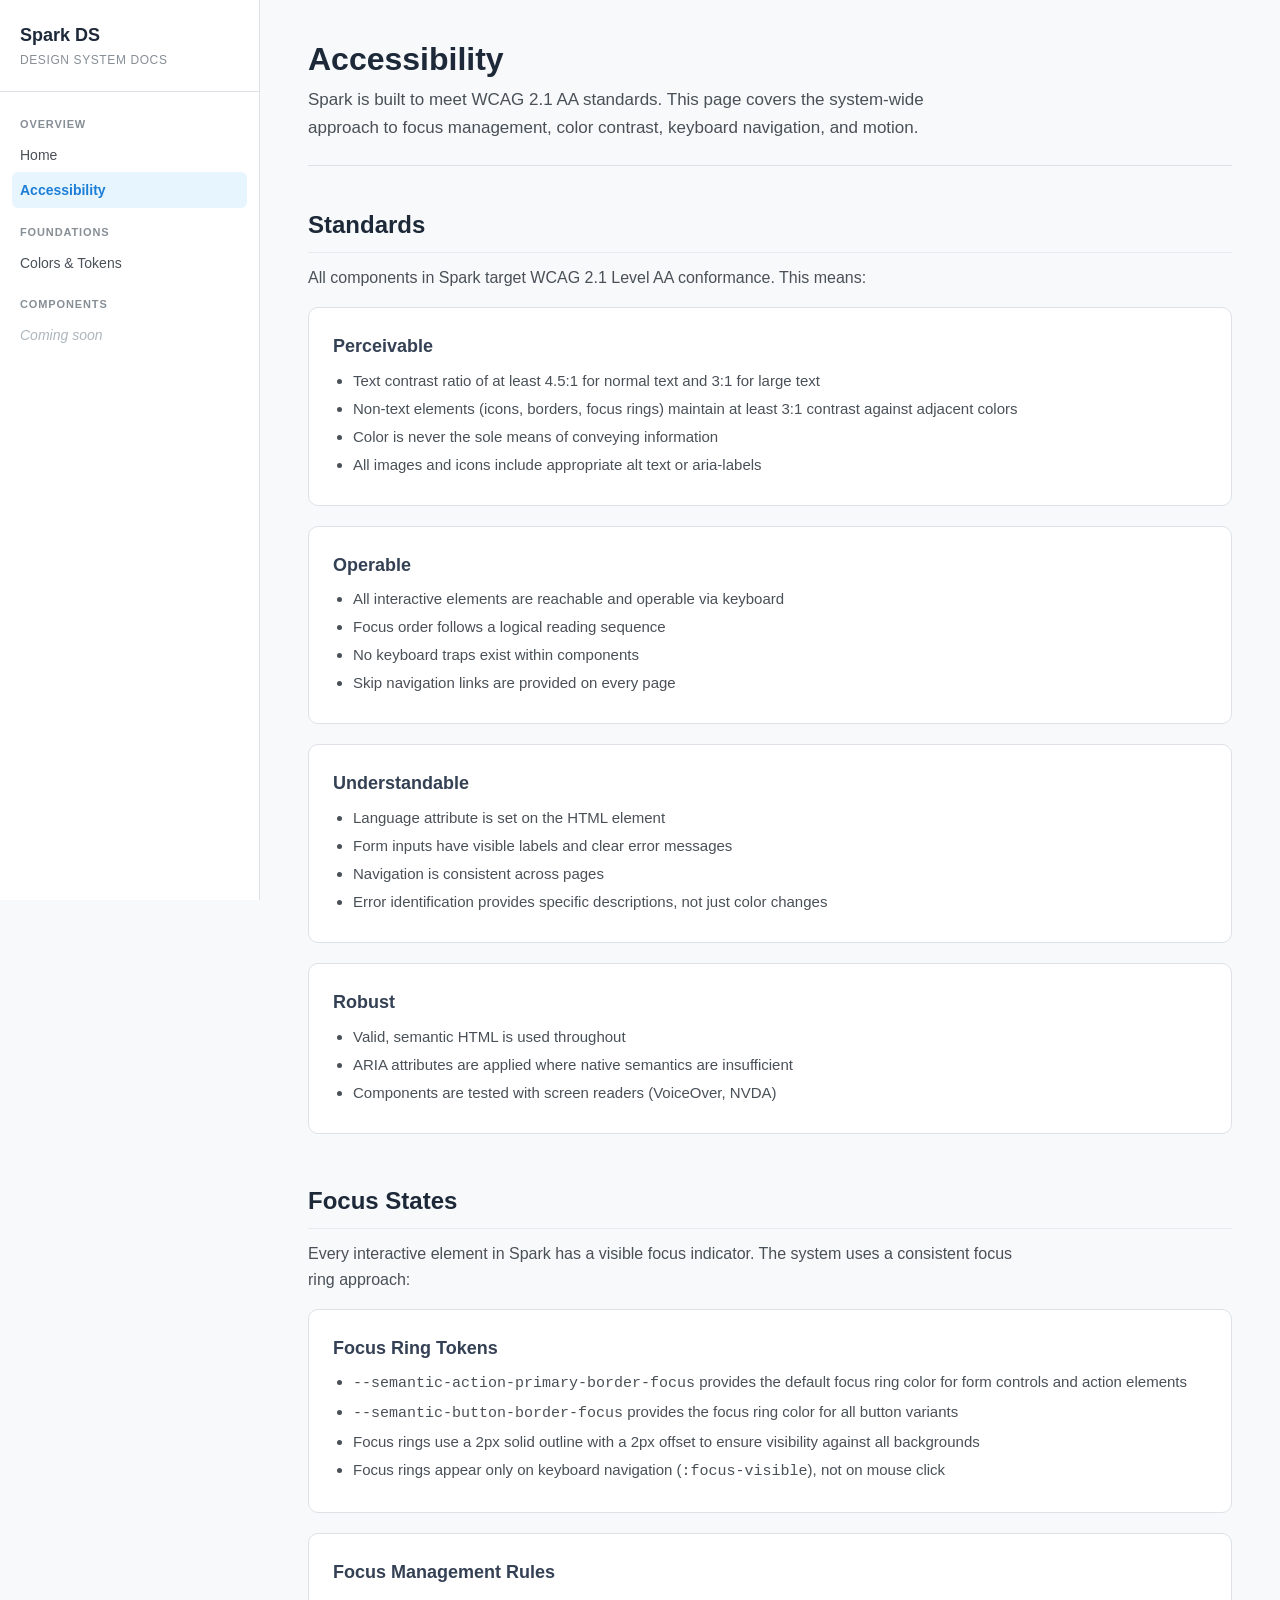
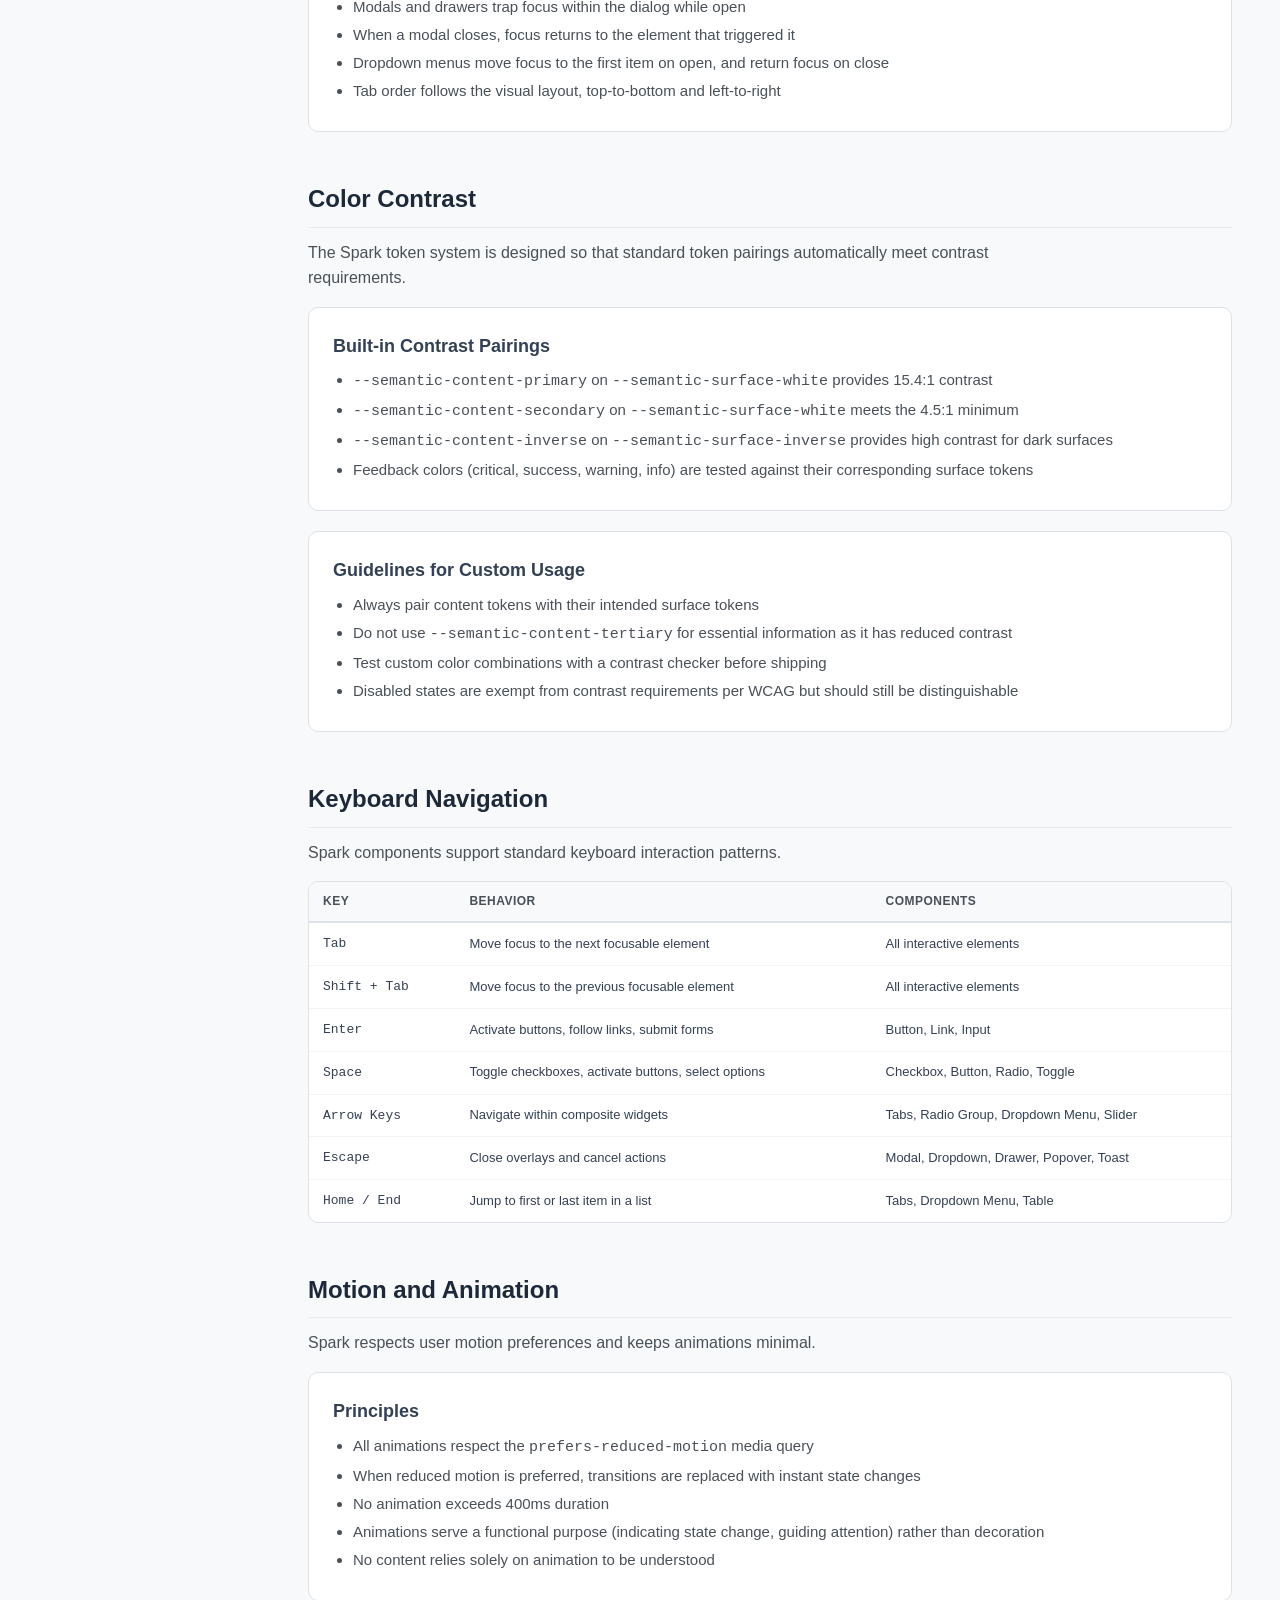
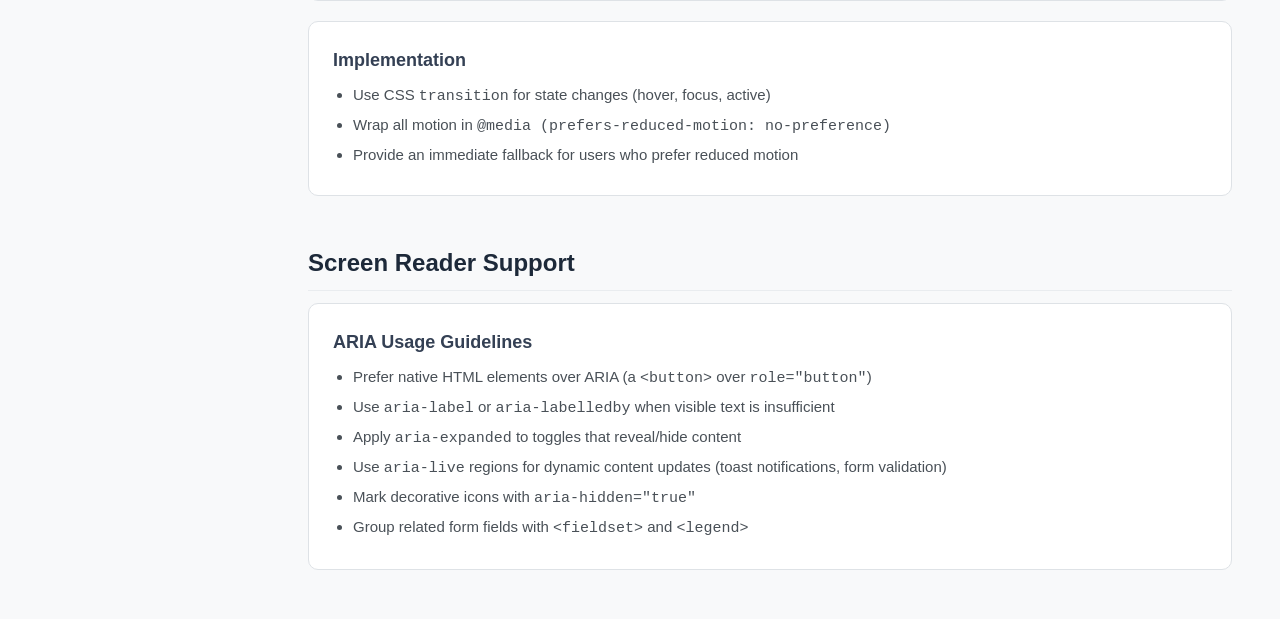
==== accessibility.html @ 82841c3b "Add initial design system docs site with colors/tokens page Scaffold the Spark DS documentation site" ====
<!DOCTYPE html>
<html lang="en">
<head>
  <meta charset="UTF-8">
  <meta name="viewport" content="width=device-width, initial-scale=1.0">
  <title>Accessibility - Spark Design System</title>
  <link rel="stylesheet" href="css/tokens.css">
  <link rel="stylesheet" href="css/styles.css">
</head>
<body>
  <a href="#main" class="skip-link">Skip to main content</a>

  <button class="sidebar-toggle" aria-label="Toggle navigation" aria-expanded="false">
    <svg xmlns="http://www.w3.org/2000/svg" fill="none" viewBox="0 0 24 24" stroke="currentColor" stroke-width="2">
      <path stroke-linecap="round" stroke-linejoin="round" d="M4 6h16M4 12h16M4 18h16"/>
    </svg>
  </button>

  <div class="site-wrapper">
    <aside class="sidebar" role="navigation" aria-label="Main navigation">
      <div class="sidebar-header">
        <h1>Spark DS</h1>
        <div class="subtitle">Design System Docs</div>
      </div>
      <nav>
        <div class="sidebar-section">
          <div class="sidebar-section-title">Overview</div>
          <a href="index.html" class="sidebar-link">Home</a>
          <a href="accessibility.html" class="sidebar-link active">Accessibility</a>
        </div>
        <div class="sidebar-section">
          <div class="sidebar-section-title">Foundations</div>
          <a href="colors.html" class="sidebar-link">Colors &amp; Tokens</a>
        </div>
        <div class="sidebar-section">
          <div class="sidebar-section-title">Components</div>
          <span class="sidebar-link" style="color:#ADB5BD; font-style:italic;">Coming soon</span>
        </div>
      </nav>
    </aside>

    <main class="main-content" id="main">
      <div class="page-header">
        <h1>Accessibility</h1>
        <p>Spark is built to meet WCAG 2.1 AA standards. This page covers the system-wide approach to focus management, color contrast, keyboard navigation, and motion.</p>
      </div>

      <div class="doc-section">
        <h2>Standards</h2>
        <p>All components in Spark target WCAG 2.1 Level AA conformance. This means:</p>
        <div class="a11y-principle">
          <h3>Perceivable</h3>
          <ul>
            <li>Text contrast ratio of at least 4.5:1 for normal text and 3:1 for large text</li>
            <li>Non-text elements (icons, borders, focus rings) maintain at least 3:1 contrast against adjacent colors</li>
            <li>Color is never the sole means of conveying information</li>
            <li>All images and icons include appropriate alt text or aria-labels</li>
          </ul>
        </div>

        <div class="a11y-principle">
          <h3>Operable</h3>
          <ul>
            <li>All interactive elements are reachable and operable via keyboard</li>
            <li>Focus order follows a logical reading sequence</li>
            <li>No keyboard traps exist within components</li>
            <li>Skip navigation links are provided on every page</li>
          </ul>
        </div>

        <div class="a11y-principle">
          <h3>Understandable</h3>
          <ul>
            <li>Language attribute is set on the HTML element</li>
            <li>Form inputs have visible labels and clear error messages</li>
            <li>Navigation is consistent across pages</li>
            <li>Error identification provides specific descriptions, not just color changes</li>
          </ul>
        </div>

        <div class="a11y-principle">
          <h3>Robust</h3>
          <ul>
            <li>Valid, semantic HTML is used throughout</li>
            <li>ARIA attributes are applied where native semantics are insufficient</li>
            <li>Components are tested with screen readers (VoiceOver, NVDA)</li>
          </ul>
        </div>
      </div>

      <div class="doc-section">
        <h2>Focus States</h2>
        <p>Every interactive element in Spark has a visible focus indicator. The system uses a consistent focus ring approach:</p>

        <div class="a11y-principle">
          <h3>Focus Ring Tokens</h3>
          <ul>
            <li><code>--semantic-action-primary-border-focus</code> provides the default focus ring color for form controls and action elements</li>
            <li><code>--semantic-button-border-focus</code> provides the focus ring color for all button variants</li>
            <li>Focus rings use a 2px solid outline with a 2px offset to ensure visibility against all backgrounds</li>
            <li>Focus rings appear only on keyboard navigation (<code>:focus-visible</code>), not on mouse click</li>
          </ul>
        </div>

        <div class="a11y-principle">
          <h3>Focus Management Rules</h3>
          <ul>
            <li>Modals and drawers trap focus within the dialog while open</li>
            <li>When a modal closes, focus returns to the element that triggered it</li>
            <li>Dropdown menus move focus to the first item on open, and return focus on close</li>
            <li>Tab order follows the visual layout, top-to-bottom and left-to-right</li>
          </ul>
        </div>
      </div>

      <div class="doc-section">
        <h2>Color Contrast</h2>
        <p>The Spark token system is designed so that standard token pairings automatically meet contrast requirements.</p>

        <div class="a11y-principle">
          <h3>Built-in Contrast Pairings</h3>
          <ul>
            <li><code>--semantic-content-primary</code> on <code>--semantic-surface-white</code> provides 15.4:1 contrast</li>
            <li><code>--semantic-content-secondary</code> on <code>--semantic-surface-white</code> meets the 4.5:1 minimum</li>
            <li><code>--semantic-content-inverse</code> on <code>--semantic-surface-inverse</code> provides high contrast for dark surfaces</li>
            <li>Feedback colors (critical, success, warning, info) are tested against their corresponding surface tokens</li>
          </ul>
        </div>

        <div class="a11y-principle">
          <h3>Guidelines for Custom Usage</h3>
          <ul>
            <li>Always pair content tokens with their intended surface tokens</li>
            <li>Do not use <code>--semantic-content-tertiary</code> for essential information as it has reduced contrast</li>
            <li>Test custom color combinations with a contrast checker before shipping</li>
            <li>Disabled states are exempt from contrast requirements per WCAG but should still be distinguishable</li>
          </ul>
        </div>
      </div>

      <div class="doc-section">
        <h2>Keyboard Navigation</h2>
        <p>Spark components support standard keyboard interaction patterns.</p>

        <div class="token-table-wrapper">
          <table class="token-table">
            <thead>
              <tr>
                <th scope="col">Key</th>
                <th scope="col">Behavior</th>
                <th scope="col">Components</th>
              </tr>
            </thead>
            <tbody>
              <tr>
                <td><code>Tab</code></td>
                <td>Move focus to the next focusable element</td>
                <td>All interactive elements</td>
              </tr>
              <tr>
                <td><code>Shift + Tab</code></td>
                <td>Move focus to the previous focusable element</td>
                <td>All interactive elements</td>
              </tr>
              <tr>
                <td><code>Enter</code></td>
                <td>Activate buttons, follow links, submit forms</td>
                <td>Button, Link, Input</td>
              </tr>
              <tr>
                <td><code>Space</code></td>
                <td>Toggle checkboxes, activate buttons, select options</td>
                <td>Checkbox, Button, Radio, Toggle</td>
              </tr>
              <tr>
                <td><code>Arrow Keys</code></td>
                <td>Navigate within composite widgets</td>
                <td>Tabs, Radio Group, Dropdown Menu, Slider</td>
              </tr>
              <tr>
                <td><code>Escape</code></td>
                <td>Close overlays and cancel actions</td>
                <td>Modal, Dropdown, Drawer, Popover, Toast</td>
              </tr>
              <tr>
                <td><code>Home / End</code></td>
                <td>Jump to first or last item in a list</td>
                <td>Tabs, Dropdown Menu, Table</td>
              </tr>
            </tbody>
          </table>
        </div>
      </div>

      <div class="doc-section">
        <h2>Motion and Animation</h2>
        <p>Spark respects user motion preferences and keeps animations minimal.</p>

        <div class="a11y-principle">
          <h3>Principles</h3>
          <ul>
            <li>All animations respect the <code>prefers-reduced-motion</code> media query</li>
            <li>When reduced motion is preferred, transitions are replaced with instant state changes</li>
            <li>No animation exceeds 400ms duration</li>
            <li>Animations serve a functional purpose (indicating state change, guiding attention) rather than decoration</li>
            <li>No content relies solely on animation to be understood</li>
          </ul>
        </div>

        <div class="a11y-principle">
          <h3>Implementation</h3>
          <ul>
            <li>Use CSS <code>transition</code> for state changes (hover, focus, active)</li>
            <li>Wrap all motion in <code>@media (prefers-reduced-motion: no-preference)</code></li>
            <li>Provide an immediate fallback for users who prefer reduced motion</li>
          </ul>
        </div>
      </div>

      <div class="doc-section">
        <h2>Screen Reader Support</h2>
        <div class="a11y-principle">
          <h3>ARIA Usage Guidelines</h3>
          <ul>
            <li>Prefer native HTML elements over ARIA (a <code>&lt;button&gt;</code> over <code>role="button"</code>)</li>
            <li>Use <code>aria-label</code> or <code>aria-labelledby</code> when visible text is insufficient</li>
            <li>Apply <code>aria-expanded</code> to toggles that reveal/hide content</li>
            <li>Use <code>aria-live</code> regions for dynamic content updates (toast notifications, form validation)</li>
            <li>Mark decorative icons with <code>aria-hidden="true"</code></li>
            <li>Group related form fields with <code>&lt;fieldset&gt;</code> and <code>&lt;legend&gt;</code></li>
          </ul>
        </div>
      </div>
    </main>
  </div>

  <script src="js/main.js"></script>
</body>
</html>
---- css/tokens.css ----
:root {
  /* ============================================
     PRIMITIVE / SYSTEM COLORS
     Base palette values - do not use directly in components
     ============================================ */

  /* Neutral */
  --primitive-neutral-0: #FFFFFF;
  --primitive-neutral-50: #F8F9FA;
  --primitive-neutral-100: #F1F3F5;
  --primitive-neutral-200: #E9ECEF;
  --primitive-neutral-300: #DEE2E6;
  --primitive-neutral-400: #CED4DA;
  --primitive-neutral-500: #ADB5BD;
  --primitive-neutral-600: #868E96;
  --primitive-neutral-700: #495057;
  --primitive-neutral-800: #343A40;
  --primitive-neutral-900: #212529;
  --primitive-neutral-1000: #000000;

  /* Blue */
  --primitive-blue-100: #D0EBFF;
  --primitive-blue-200: #A5D8FF;
  --primitive-blue-300: #74C0FC;
  --primitive-blue-400: #339AF0;
  --primitive-blue-500: #1C7ED6;

  /* Deep Blue */
  --primitive-deep-blue-100: #D0D5DD;
  --primitive-deep-blue-200: #98A2B3;
  --primitive-deep-blue-300: #475467;
  --primitive-deep-blue-400: #344054;
  --primitive-deep-blue-500: #1D2939;

  /* Orange */
  --primitive-orange-100: #FFE8CC;
  --primitive-orange-200: #FFD19A;
  --primitive-orange-300: #FFA94D;
  --primitive-orange-400: #FF922B;
  --primitive-orange-500: #F76707;

  /* Pink */
  --primitive-pink-100: #FFDEEB;
  --primitive-pink-200: #FCC2D7;
  --primitive-pink-300: #FAA2C1;
  --primitive-pink-400: #F06595;
  --primitive-pink-500: #E64980;

  /* Violet */
  --primitive-violet-100: #E5DBFF;
  --primitive-violet-200: #D0BFFF;
  --primitive-violet-300: #B197FC;
  --primitive-violet-400: #9775FA;
  --primitive-violet-500: #7950F2;

  /* Red */
  --primitive-red-100: #FFE3E3;
  --primitive-red-200: #FFC9C9;
  --primitive-red-300: #FFA8A8;
  --primitive-red-400: #FF6B6B;
  --primitive-red-500: #FA5252;
  --primitive-red-600: #F03E3E;
  --primitive-red-700: #E03131;

  /* Green */
  --primitive-green-100: #D3F9D8;
  --primitive-green-200: #B2F2BB;
  --primitive-green-300: #8CE99A;
  --primitive-green-400: #51CF66;
  --primitive-green-500: #40C057;
  --primitive-green-600: #37B24D;
  --primitive-green-700: #2F9E44;

  /* Yellow */
  --primitive-yellow-100: #FFF3BF;
  --primitive-yellow-200: #FFEC99;
  --primitive-yellow-300: #FFE066;
  --primitive-yellow-400: #FFD43B;
  --primitive-yellow-500: #FCC419;
  --primitive-yellow-600: #FAB005;

  /* ============================================
     BRAND COLORS
     Brand palette - 5 shades per hue
     ============================================ */

  --brand-neutral-100: #F1F3F5;
  --brand-neutral-200: #E9ECEF;
  --brand-neutral-300: #DEE2E6;
  --brand-neutral-400: #CED4DA;
  --brand-neutral-500: #ADB5BD;

  --brand-blue-100: #D0EBFF;
  --brand-blue-200: #A5D8FF;
  --brand-blue-300: #74C0FC;
  --brand-blue-400: #339AF0;
  --brand-blue-500: #1C7ED6;

  --brand-deep-blue-100: #D0D5DD;
  --brand-deep-blue-200: #98A2B3;
  --brand-deep-blue-300: #475467;
  --brand-deep-blue-400: #344054;
  --brand-deep-blue-500: #1D2939;

  --brand-orange-100: #FFE8CC;
  --brand-orange-200: #FFD19A;
  --brand-orange-300: #FFA94D;
  --brand-orange-400: #FF922B;
  --brand-orange-500: #F76707;

  --brand-pink-100: #FFDEEB;
  --brand-pink-200: #FCC2D7;
  --brand-pink-300: #FAA2C1;
  --brand-pink-400: #F06595;
  --brand-pink-500: #E64980;

  --brand-violet-100: #E5DBFF;
  --brand-violet-200: #D0BFFF;
  --brand-violet-300: #B197FC;
  --brand-violet-400: #9775FA;
  --brand-violet-500: #7950F2;

  /* ============================================
     SEMANTIC TOKENS - BORDER
     ============================================ */
  --semantic-border-default: var(--primitive-neutral-300);
  --semantic-border-strong: var(--primitive-neutral-500);
  --semantic-border-active: var(--primitive-blue-500);
  --semantic-border-inverse: var(--primitive-neutral-0);
  --semantic-border-dark: var(--primitive-neutral-700);

  /* ============================================
     SEMANTIC TOKENS - CONTENT
     ============================================ */
  --semantic-content-brand: var(--primitive-blue-500);
  --semantic-content-inverse: var(--primitive-neutral-0);
  --semantic-content-primary: var(--primitive-neutral-900);
  --semantic-content-secondary: var(--primitive-neutral-600);
  --semantic-content-tertiary: var(--primitive-neutral-500);

  /* ============================================
     SEMANTIC TOKENS - SURFACE
     ============================================ */
  --semantic-surface-brand: var(--primitive-blue-500);
  --semantic-surface-canvas: var(--primitive-neutral-50);
  --semantic-surface-inverse: var(--primitive-neutral-900);
  --semantic-surface-muted: var(--primitive-neutral-100);
  --semantic-surface-subtle: var(--primitive-neutral-200);
  --semantic-surface-sunken: var(--primitive-neutral-100);
  --semantic-surface-tooltip: var(--primitive-neutral-800);
  --semantic-surface-white: var(--primitive-neutral-0);

  /* ============================================
     SEMANTIC TOKENS - ACTION
     ============================================ */

  /* Action / Primary */
  --semantic-action-primary-bg-default: var(--primitive-blue-500);
  --semantic-action-primary-bg-hover: var(--primitive-blue-400);
  --semantic-action-primary-bg-click-on: var(--primitive-blue-500);
  --semantic-action-primary-bg-inverse: var(--primitive-neutral-0);
  --semantic-action-primary-border-default: var(--primitive-neutral-300);
  --semantic-action-primary-border-hover: var(--primitive-blue-500);
  --semantic-action-primary-border-click-on: var(--primitive-blue-400);
  --semantic-action-primary-border-focus: var(--primitive-blue-300);
  --semantic-action-primary-content-on-surface: var(--primitive-neutral-900);
  --semantic-action-primary-content-on-surface-subtle: var(--primitive-neutral-600);
  --semantic-action-primary-content-on-surface-inverse: var(--primitive-neutral-0);
  --semantic-action-primary-content-on-surface-active: var(--primitive-blue-500);
  --semantic-action-primary-content-on-surface-hover: var(--primitive-blue-400);

  /* Action / Secondary */
  --semantic-action-secondary-bg-default: var(--primitive-neutral-0);
  --semantic-action-secondary-bg-hover: var(--primitive-neutral-50);
  --semantic-action-secondary-bg-click-on: var(--primitive-neutral-100);
  --semantic-action-secondary-on-surface: var(--primitive-neutral-900);
  --semantic-action-secondary-border: var(--primitive-neutral-300);

  /* Action / Disabled */
  --semantic-action-disabled-bg-primary: var(--primitive-neutral-100);
  --semantic-action-disabled-bg-secondary: var(--primitive-neutral-200);
  --semantic-action-disabled-bg-tertiary: var(--primitive-neutral-50);
  --semantic-action-disabled-content-on-surface: var(--primitive-neutral-400);
  --semantic-action-disabled-border: var(--primitive-neutral-200);

  /* Action / Danger */
  --semantic-action-danger-border: var(--primitive-red-500);
  --semantic-action-danger-content-on-surface: var(--primitive-red-500);

  /* ============================================
     SEMANTIC TOKENS - BUTTON
     ============================================ */

  /* Button / Primary */
  --semantic-button-primary-bg-default: var(--primitive-blue-500);
  --semantic-button-primary-bg-hover-click-on: var(--primitive-blue-400);
  --semantic-button-primary-content-on-surface: var(--primitive-neutral-0);

  /* Button / Secondary */
  --semantic-button-secondary-bg-default: var(--primitive-neutral-0);
  --semantic-button-secondary-bg-hover: var(--primitive-neutral-50);
  --semantic-button-secondary-bg-click-on: var(--primitive-neutral-100);
  --semantic-button-secondary-border: var(--primitive-neutral-300);
  --semantic-button-secondary-border-hover: var(--primitive-blue-500);
  --semantic-button-secondary-content-on-surface: var(--primitive-neutral-900);

  /* Button / Tertiary */
  --semantic-button-tertiary-bg-default: var(--primitive-neutral-0);
  --semantic-button-tertiary-bg-click-on: var(--primitive-neutral-100);
  --semantic-button-tertiary-border: var(--primitive-neutral-200);
  --semantic-button-tertiary-content-on-surface: var(--primitive-neutral-700);
  --semantic-button-tertiary-content-on-surface-hover-click-on: var(--primitive-blue-500);

  /* Button / Tertiary Icon Button */
  --semantic-button-tertiary-icon-button-bg-default: var(--primitive-neutral-0);
  --semantic-button-tertiary-icon-button-bg-hover: var(--primitive-neutral-100);
  --semantic-button-tertiary-icon-button-bg-click-on: var(--primitive-neutral-200);
  --semantic-button-tertiary-icon-button-content-on-surface: var(--primitive-neutral-700);

  /* Button / Ghost */
  --semantic-button-ghost-bg-hover: var(--primitive-neutral-50);
  --semantic-button-ghost-bg-click-on: var(--primitive-neutral-100);
  --semantic-button-ghost-content-on-surface-default: var(--primitive-neutral-900);

  /* Button / Ghost Danger */
  --semantic-button-ghost-danger-bg-surface: var(--primitive-red-100);
  --semantic-button-ghost-danger-bg-hover: var(--primitive-red-200);
  --semantic-button-ghost-danger-border: var(--primitive-red-500);
  --semantic-button-ghost-danger-content-on-surface: var(--primitive-red-600);

  /* Button / Link */
  --semantic-button-link-content-on-surface-default: var(--primitive-blue-500);
  --semantic-button-link-content-on-surface-hover-focused-click-on: var(--primitive-blue-400);

  /* Button / Text */
  --semantic-button-text-bg-hover: var(--primitive-neutral-50);
  --semantic-button-text-bg-click-on: var(--primitive-neutral-100);
  --semantic-button-text-content-on-surface-default: var(--primitive-neutral-700);
  --semantic-button-text-content-on-surface-hover: var(--primitive-neutral-800);
  --semantic-button-text-content-on-surface-click-on: var(--primitive-neutral-700);

  /* Button / Disabled */
  --semantic-button-disabled-bg: var(--primitive-neutral-100);
  --semantic-button-disabled-content-on-action: var(--primitive-neutral-400);

  /* Button / Primary Danger */
  --semantic-button-primary-danger-bg-default: var(--primitive-red-500);
  --semantic-button-primary-danger-bg-hover: var(--primitive-red-600);
  --semantic-button-primary-danger-bg-click-on: var(--primitive-red-700);
  --semantic-button-primary-danger-content-on-surface: var(--primitive-neutral-0);

  /* Button / Secondary Danger */
  --semantic-button-secondary-danger-bg-default: var(--primitive-neutral-0);
  --semantic-button-secondary-danger-bg-hover: var(--primitive-red-100);
  --semantic-button-secondary-danger-bg-click-on: var(--primitive-red-200);
  --semantic-button-secondary-danger-border: var(--primitive-red-500);
  --semantic-button-secondary-danger-content-on-surface: var(--primitive-red-600);

  /* Button / Notification */
  --semantic-button-notification-bg-hover: var(--primitive-neutral-200);
  --semantic-button-notification-border: var(--primitive-neutral-0);
  --semantic-button-notification-content-on-surface: var(--primitive-neutral-0);
  --semantic-button-notification-content-on-surface-disabled: var(--primitive-neutral-400);

  /* Button / Focus */
  --semantic-button-border-focus: var(--primitive-blue-300);

  /* ============================================
     SEMANTIC TOKENS - FEEDBACK
     ============================================ */

  /* Feedback / Critical */
  --semantic-feedback-critical-on-surface: var(--primitive-red-600);
  --semantic-feedback-critical-border: var(--primitive-red-500);
  --semantic-feedback-critical-surface-subtle: var(--primitive-red-100);
  --semantic-feedback-critical-surface-muted: var(--primitive-red-200);
  --semantic-feedback-critical-surface-elevated: var(--primitive-red-500);

  /* Feedback / Success */
  --semantic-feedback-success-on-surface: var(--primitive-green-700);
  --semantic-feedback-success-border: var(--primitive-green-500);
  --semantic-feedback-success-surface-subtle: var(--primitive-green-100);
  --semantic-feedback-success-surface-muted: var(--primitive-green-200);
  --semantic-feedback-success-surface-elevated: var(--primitive-green-600);

  /* Feedback / Warning */
  --semantic-feedback-warning-on-surface: var(--primitive-yellow-600);
  --semantic-feedback-warning-on-surface-elevated: var(--primitive-yellow-500);
  --semantic-feedback-warning-border: var(--primitive-yellow-500);
  --semantic-feedback-warning-surface-subtle: var(--primitive-yellow-100);
  --semantic-feedback-warning-surface-muted: var(--primitive-yellow-200);
  --semantic-feedback-warning-surface-elevated: var(--primitive-yellow-500);

  /* Feedback / Info */
  --semantic-feedback-info-on-surface: var(--primitive-blue-500);
  --semantic-feedback-info-border: var(--primitive-blue-400);
  --semantic-feedback-info-surface-subtle: var(--primitive-blue-100);
  --semantic-feedback-info-surface-muted: var(--primitive-blue-200);
  --semantic-feedback-info-surface-elevated: var(--primitive-blue-500);

  /* Feedback / Default */
  --semantic-feedback-default-surface: var(--primitive-neutral-200);
  --semantic-feedback-default-on-surface: var(--primitive-neutral-700);
  --semantic-feedback-default-border: var(--primitive-neutral-300);

  /* ============================================
     SEMANTIC TOKENS - TAG
     ============================================ */

  --semantic-tag-bg-accent-01: #EDF2FF;
  --semantic-tag-bg-accent-02: #FFF4E6;
  --semantic-tag-bg-accent-03: #E6FCF5;
  --semantic-tag-bg-accent-04: #FFF0F6;
  --semantic-tag-bg-accent-05: #F3F0FF;
  --semantic-tag-bg-accent-06: #FFF9DB;
  --semantic-tag-bg-accent-07: #E3FAFC;
  --semantic-tag-bg-accent-08: #F8F0FC;
  --semantic-tag-bg-accent-09: #EBFBEE;

  --semantic-tag-text-accent-01: #364FC7;
  --semantic-tag-text-accent-02: #E8590C;
  --semantic-tag-text-accent-03: #0B7285;
  --semantic-tag-text-accent-04: #C2255C;
  --semantic-tag-text-accent-05: #6741D9;
  --semantic-tag-text-accent-06: #E67700;
  --semantic-tag-text-accent-07: #1098AD;
  --semantic-tag-text-accent-08: #9C36B5;
  --semantic-tag-text-accent-09: #2F9E44;
}
---- css/styles.css ----
/* ============================================
   RESET & BASE
   ============================================ */

*,
*::before,
*::after {
  box-sizing: border-box;
  margin: 0;
  padding: 0;
}

html {
  font-size: 16px;
  scroll-behavior: smooth;
}

body {
  font-family: -apple-system, BlinkMacSystemFont, "Segoe UI", Roboto, "Helvetica Neue", Arial, sans-serif;
  line-height: 1.6;
  color: #212529;
  background-color: #F8F9FA;
}

/* ============================================
   SKIP LINK (A11y)
   ============================================ */

.skip-link {
  position: absolute;
  top: -100%;
  left: 1rem;
  z-index: 1000;
  padding: 0.75rem 1.5rem;
  background: #1C7ED6;
  color: #fff;
  text-decoration: none;
  border-radius: 0 0 6px 6px;
  font-weight: 600;
}

.skip-link:focus {
  top: 0;
}

/* ============================================
   LAYOUT
   ============================================ */

.site-wrapper {
  display: flex;
  min-height: 100vh;
}

/* ============================================
   SIDEBAR
   ============================================ */

.sidebar {
  width: 260px;
  flex-shrink: 0;
  background: #fff;
  border-right: 1px solid #DEE2E6;
  padding: 1.5rem 0;
  position: fixed;
  top: 0;
  left: 0;
  bottom: 0;
  overflow-y: auto;
  z-index: 100;
  transition: transform 0.2s ease;
}

.sidebar-header {
  padding: 0 1.25rem 1.25rem;
  border-bottom: 1px solid #DEE2E6;
  margin-bottom: 1rem;
}

.sidebar-header h1 {
  font-size: 1.125rem;
  font-weight: 700;
  color: #1D2939;
  line-height: 1.3;
}

.sidebar-header .subtitle {
  font-size: 0.75rem;
  color: #868E96;
  text-transform: uppercase;
  letter-spacing: 0.05em;
  margin-top: 0.25rem;
}

.sidebar nav {
  padding: 0 0.75rem;
}

.sidebar-section {
  margin-bottom: 0.5rem;
}

.sidebar-section-title {
  font-size: 0.6875rem;
  font-weight: 700;
  text-transform: uppercase;
  letter-spacing: 0.08em;
  color: #868E96;
  padding: 0.5rem 0.5rem 0.25rem;
}

.sidebar-link {
  display: block;
  padding: 0.4rem 0.5rem;
  font-size: 0.875rem;
  color: #495057;
  text-decoration: none;
  border-radius: 6px;
  transition: background-color 0.15s ease, color 0.15s ease;
}

.sidebar-link:hover {
  background-color: #F1F3F5;
  color: #212529;
}

.sidebar-link:focus-visible {
  outline: 2px solid #1C7ED6;
  outline-offset: -2px;
}

.sidebar-link.active {
  background-color: #E7F5FF;
  color: #1C7ED6;
  font-weight: 600;
}

.sidebar-toggle {
  display: none;
  position: fixed;
  top: 0.75rem;
  left: 0.75rem;
  z-index: 200;
  width: 40px;
  height: 40px;
  border: 1px solid #DEE2E6;
  border-radius: 8px;
  background: #fff;
  cursor: pointer;
  align-items: center;
  justify-content: center;
}

.sidebar-toggle:focus-visible {
  outline: 2px solid #1C7ED6;
  outline-offset: 2px;
}

.sidebar-toggle svg {
  width: 20px;
  height: 20px;
  color: #495057;
}

/* ============================================
   MAIN CONTENT
   ============================================ */

.main-content {
  flex: 1;
  margin-left: 260px;
  padding: 2.5rem 3rem;
  max-width: 1200px;
}

.page-header {
  margin-bottom: 2.5rem;
  padding-bottom: 1.5rem;
  border-bottom: 1px solid #DEE2E6;
}

.page-header h1 {
  font-size: 2rem;
  font-weight: 700;
  color: #1D2939;
  line-height: 1.2;
}

.page-header p {
  font-size: 1.0625rem;
  color: #495057;
  margin-top: 0.5rem;
  max-width: 680px;
}

/* ============================================
   SECTIONS
   ============================================ */

.doc-section {
  margin-bottom: 3rem;
}

.doc-section h2 {
  font-size: 1.5rem;
  font-weight: 700;
  color: #1D2939;
  margin-bottom: 0.75rem;
  padding-bottom: 0.5rem;
  border-bottom: 1px solid #E9ECEF;
}

.doc-section h3 {
  font-size: 1.125rem;
  font-weight: 600;
  color: #344054;
  margin-bottom: 0.5rem;
  margin-top: 1.5rem;
}

.doc-section p {
  color: #495057;
  margin-bottom: 1rem;
  max-width: 720px;
}

/* ============================================
   TOKEN ARCHITECTURE DIAGRAM
   ============================================ */

.architecture-diagram {
  display: flex;
  align-items: center;
  gap: 1.5rem;
  padding: 2rem;
  background: #fff;
  border: 1px solid #DEE2E6;
  border-radius: 12px;
  margin: 1.5rem 0;
  overflow-x: auto;
}

.arch-layer {
  flex: 1;
  min-width: 180px;
  padding: 1.25rem;
  border-radius: 10px;
  text-align: center;
}

.arch-layer-primitive {
  background: #F1F3F5;
  border: 2px solid #CED4DA;
}

.arch-layer-semantic {
  background: #E7F5FF;
  border: 2px solid #74C0FC;
}

.arch-layer-component {
  background: #E6FCF5;
  border: 2px solid #63E6BE;
}

.arch-layer h4 {
  font-size: 0.8125rem;
  font-weight: 700;
  text-transform: uppercase;
  letter-spacing: 0.06em;
  margin-bottom: 0.5rem;
}

.arch-layer-primitive h4 { color: #495057; }
.arch-layer-semantic h4 { color: #1C7ED6; }
.arch-layer-component h4 { color: #0B7285; }

.arch-layer p {
  font-size: 0.8125rem;
  color: #495057;
  margin-bottom: 0.5rem;
}

.arch-layer code {
  display: inline-block;
  font-size: 0.75rem;
  background: rgba(0,0,0,0.06);
  padding: 0.15rem 0.4rem;
  border-radius: 4px;
  font-family: "SF Mono", "Fira Code", monospace;
}

.arch-arrow {
  font-size: 1.5rem;
  color: #ADB5BD;
  flex-shrink: 0;
}

/* ============================================
   SEARCH / FILTER
   ============================================ */

.token-search-wrapper {
  position: relative;
  margin-bottom: 1.5rem;
  max-width: 480px;
}

.token-search {
  width: 100%;
  padding: 0.625rem 0.875rem 0.625rem 2.5rem;
  font-size: 0.875rem;
  border: 1px solid #CED4DA;
  border-radius: 8px;
  background: #fff;
  color: #212529;
  transition: border-color 0.15s ease, box-shadow 0.15s ease;
}

.token-search:focus {
  outline: none;
  border-color: #1C7ED6;
  box-shadow: 0 0 0 3px rgba(28, 126, 214, 0.15);
}

.token-search-icon {
  position: absolute;
  left: 0.75rem;
  top: 50%;
  transform: translateY(-50%);
  width: 18px;
  height: 18px;
  color: #ADB5BD;
  pointer-events: none;
}

.token-search-count {
  font-size: 0.8125rem;
  color: #868E96;
  margin-top: 0.35rem;
}

/* ============================================
   COLOR SWATCH GRID (Primitives & Brand)
   ============================================ */

.swatch-group {
  margin-bottom: 2rem;
}

.swatch-group h3 {
  margin-top: 0;
}

.swatch-grid {
  display: grid;
  grid-template-columns: repeat(auto-fill, minmax(140px, 1fr));
  gap: 0.75rem;
}

.swatch-card {
  border: 1px solid #E9ECEF;
  border-radius: 10px;
  overflow: hidden;
  background: #fff;
  transition: box-shadow 0.15s ease;
}

.swatch-card:hover {
  box-shadow: 0 2px 8px rgba(0,0,0,0.08);
}

.swatch-color {
  height: 72px;
  width: 100%;
}

.swatch-info {
  padding: 0.5rem 0.625rem;
}

.swatch-name {
  font-size: 0.75rem;
  font-weight: 600;
  color: #344054;
  display: block;
}

.swatch-value {
  font-size: 0.6875rem;
  font-family: "SF Mono", "Fira Code", monospace;
  color: #868E96;
  display: block;
  margin-top: 0.125rem;
}

/* ============================================
   TOKEN TABLES
   ============================================ */

.token-category {
  margin-bottom: 2.5rem;
}

.token-category h3 {
  margin-top: 0;
  margin-bottom: 1rem;
  font-size: 1.125rem;
  font-weight: 600;
  color: #344054;
}

.token-table-wrapper {
  overflow-x: auto;
  border: 1px solid #DEE2E6;
  border-radius: 10px;
  background: #fff;
}

.token-table {
  width: 100%;
  border-collapse: collapse;
  font-size: 0.8125rem;
}

.token-table thead {
  background: #F8F9FA;
  position: sticky;
  top: 0;
  z-index: 1;
}

.token-table th {
  text-align: left;
  padding: 0.625rem 0.875rem;
  font-weight: 600;
  color: #495057;
  border-bottom: 2px solid #DEE2E6;
  white-space: nowrap;
  font-size: 0.75rem;
  text-transform: uppercase;
  letter-spacing: 0.04em;
}

.token-table td {
  padding: 0.625rem 0.875rem;
  border-bottom: 1px solid #F1F3F5;
  vertical-align: middle;
  color: #344054;
}

.token-table tbody tr {
  transition: background-color 0.1s ease;
}

.token-table tbody tr:hover {
  background-color: #F8F9FA;
}

.token-table tbody tr:last-child td {
  border-bottom: none;
}

.token-table tbody tr.hidden {
  display: none;
}

.token-name-cell {
  display: flex;
  align-items: center;
  gap: 0.5rem;
}

.token-swatch {
  width: 24px;
  height: 24px;
  border-radius: 6px;
  border: 1px solid rgba(0,0,0,0.1);
  flex-shrink: 0;
}

.token-name {
  font-family: "SF Mono", "Fira Code", monospace;
  font-size: 0.8125rem;
  color: #1D2939;
  word-break: break-all;
}

.token-value {
  font-family: "SF Mono", "Fira Code", monospace;
  font-size: 0.75rem;
  color: #868E96;
}

.token-description {
  font-size: 0.8125rem;
  color: #495057;
  max-width: 300px;
}

.token-usage {
  font-size: 0.75rem;
  color: #868E96;
  max-width: 280px;
}

/* Copy button */
.copy-btn {
  display: inline-flex;
  align-items: center;
  justify-content: center;
  width: 28px;
  height: 28px;
  border: 1px solid #DEE2E6;
  border-radius: 6px;
  background: #fff;
  cursor: pointer;
  color: #868E96;
  flex-shrink: 0;
  transition: all 0.15s ease;
}

.copy-btn:hover {
  border-color: #1C7ED6;
  color: #1C7ED6;
  background: #E7F5FF;
}

.copy-btn:focus-visible {
  outline: 2px solid #1C7ED6;
  outline-offset: 2px;
}

.copy-btn svg {
  width: 14px;
  height: 14px;
}

.copy-btn.copied {
  border-color: #40C057;
  color: #40C057;
  background: #D3F9D8;
}

/* ============================================
   HOME PAGE
   ============================================ */

.home-grid {
  display: grid;
  grid-template-columns: repeat(auto-fill, minmax(280px, 1fr));
  gap: 1.25rem;
  margin-top: 1.5rem;
}

.home-card {
  display: block;
  padding: 1.5rem;
  background: #fff;
  border: 1px solid #DEE2E6;
  border-radius: 12px;
  text-decoration: none;
  transition: box-shadow 0.15s ease, border-color 0.15s ease;
}

.home-card:hover {
  border-color: #74C0FC;
  box-shadow: 0 4px 12px rgba(28, 126, 214, 0.1);
}

.home-card:focus-visible {
  outline: 2px solid #1C7ED6;
  outline-offset: 2px;
}

.home-card h3 {
  font-size: 1.0625rem;
  font-weight: 600;
  color: #1D2939;
  margin-bottom: 0.375rem;
  margin-top: 0;
}

.home-card p {
  font-size: 0.875rem;
  color: #495057;
  margin: 0;
}

.home-card .card-tag {
  display: inline-block;
  font-size: 0.6875rem;
  font-weight: 600;
  text-transform: uppercase;
  letter-spacing: 0.05em;
  padding: 0.15rem 0.5rem;
  border-radius: 4px;
  margin-bottom: 0.75rem;
}

.card-tag-foundation {
  background: #E7F5FF;
  color: #1C7ED6;
}

.card-tag-component {
  background: #E6FCF5;
  color: #0B7285;
}

.card-tag-guide {
  background: #F3F0FF;
  color: #6741D9;
}

/* ============================================
   ACCESSIBILITY PAGE
   ============================================ */

.a11y-principle {
  padding: 1.5rem;
  background: #fff;
  border: 1px solid #DEE2E6;
  border-radius: 10px;
  margin-bottom: 1.25rem;
}

.a11y-principle h3 {
  margin-top: 0;
}

.a11y-principle ul {
  margin: 0.5rem 0 0 1.25rem;
  color: #495057;
}

.a11y-principle li {
  margin-bottom: 0.25rem;
  font-size: 0.9375rem;
}

/* ============================================
   RESPONSIVE
   ============================================ */

@media (max-width: 768px) {
  .sidebar {
    transform: translateX(-100%);
  }

  .sidebar.open {
    transform: translateX(0);
  }

  .sidebar-toggle {
    display: flex;
  }

  .main-content {
    margin-left: 0;
    padding: 1.25rem;
    padding-top: 3.5rem;
  }

  .architecture-diagram {
    flex-direction: column;
  }

  .arch-arrow {
    transform: rotate(90deg);
  }

  .token-table {
    font-size: 0.75rem;
  }

  .token-table th,
  .token-table td {
    padding: 0.5rem 0.625rem;
  }
}
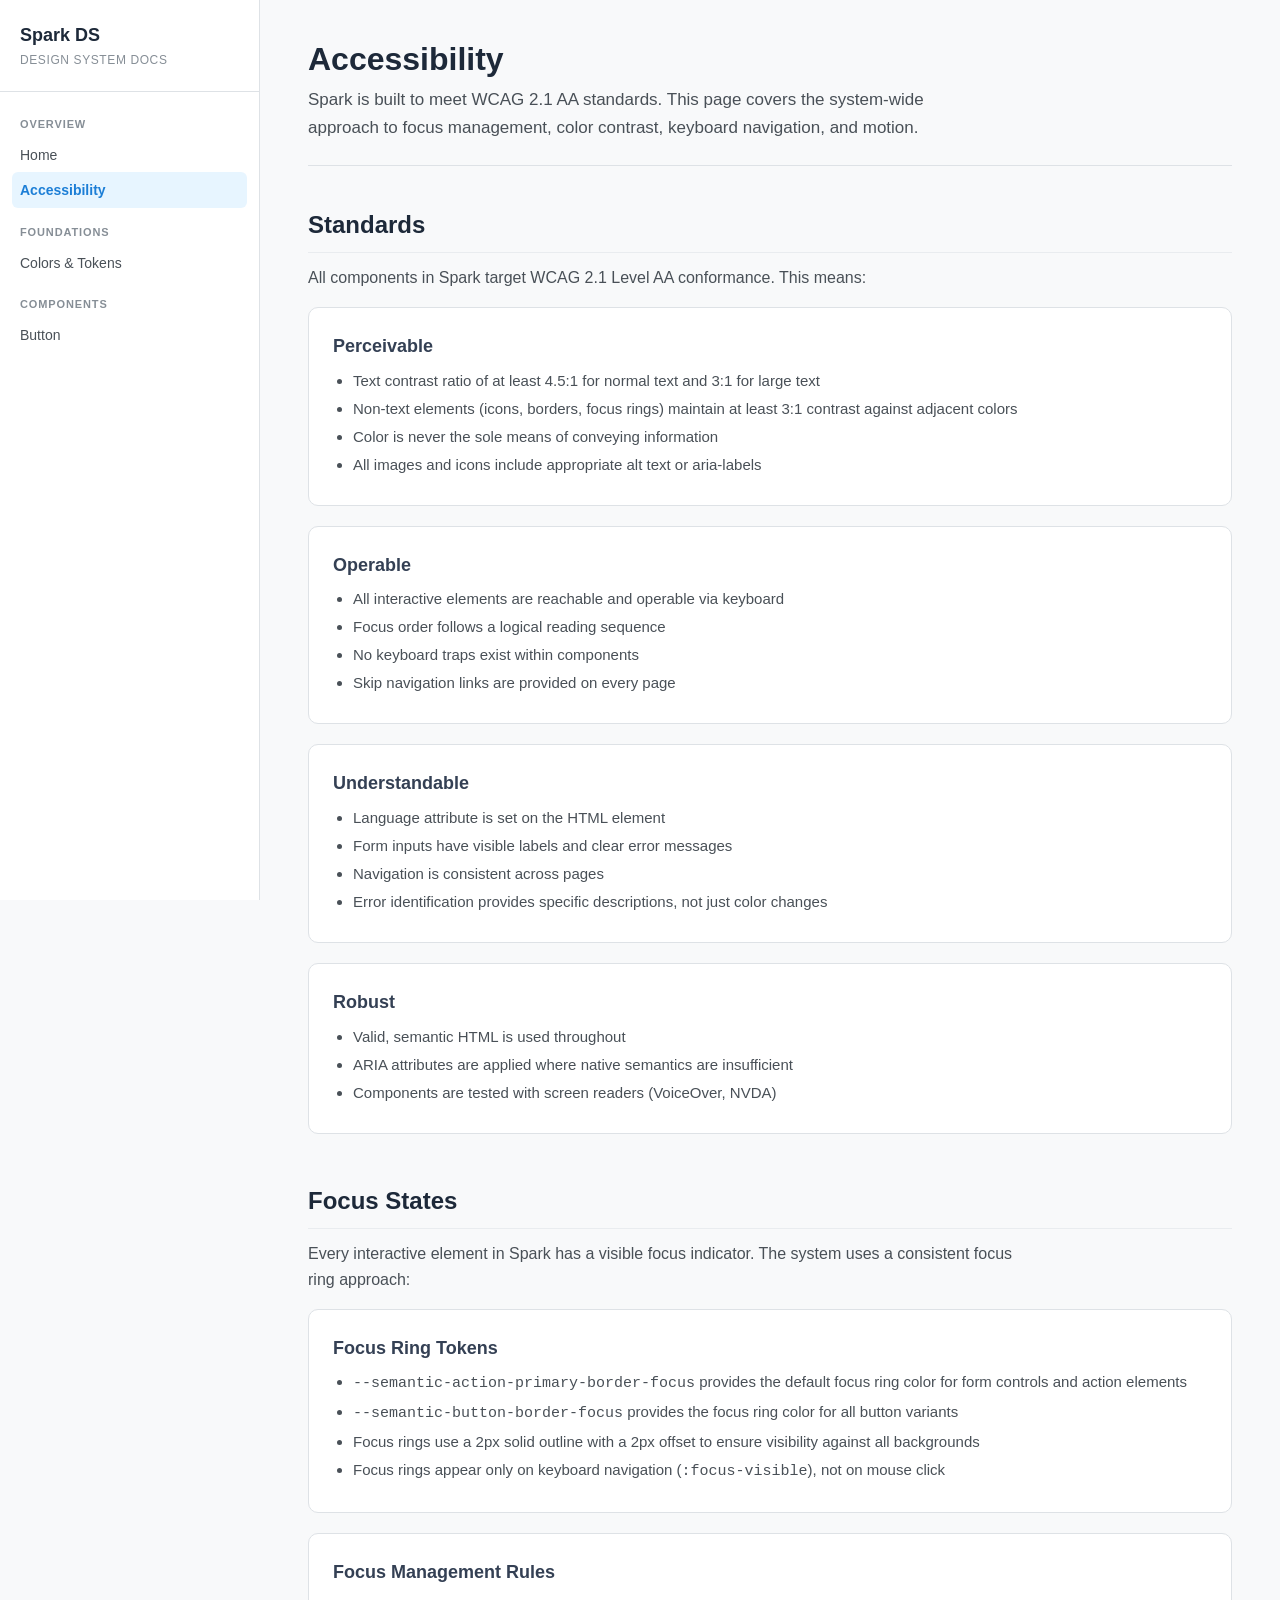
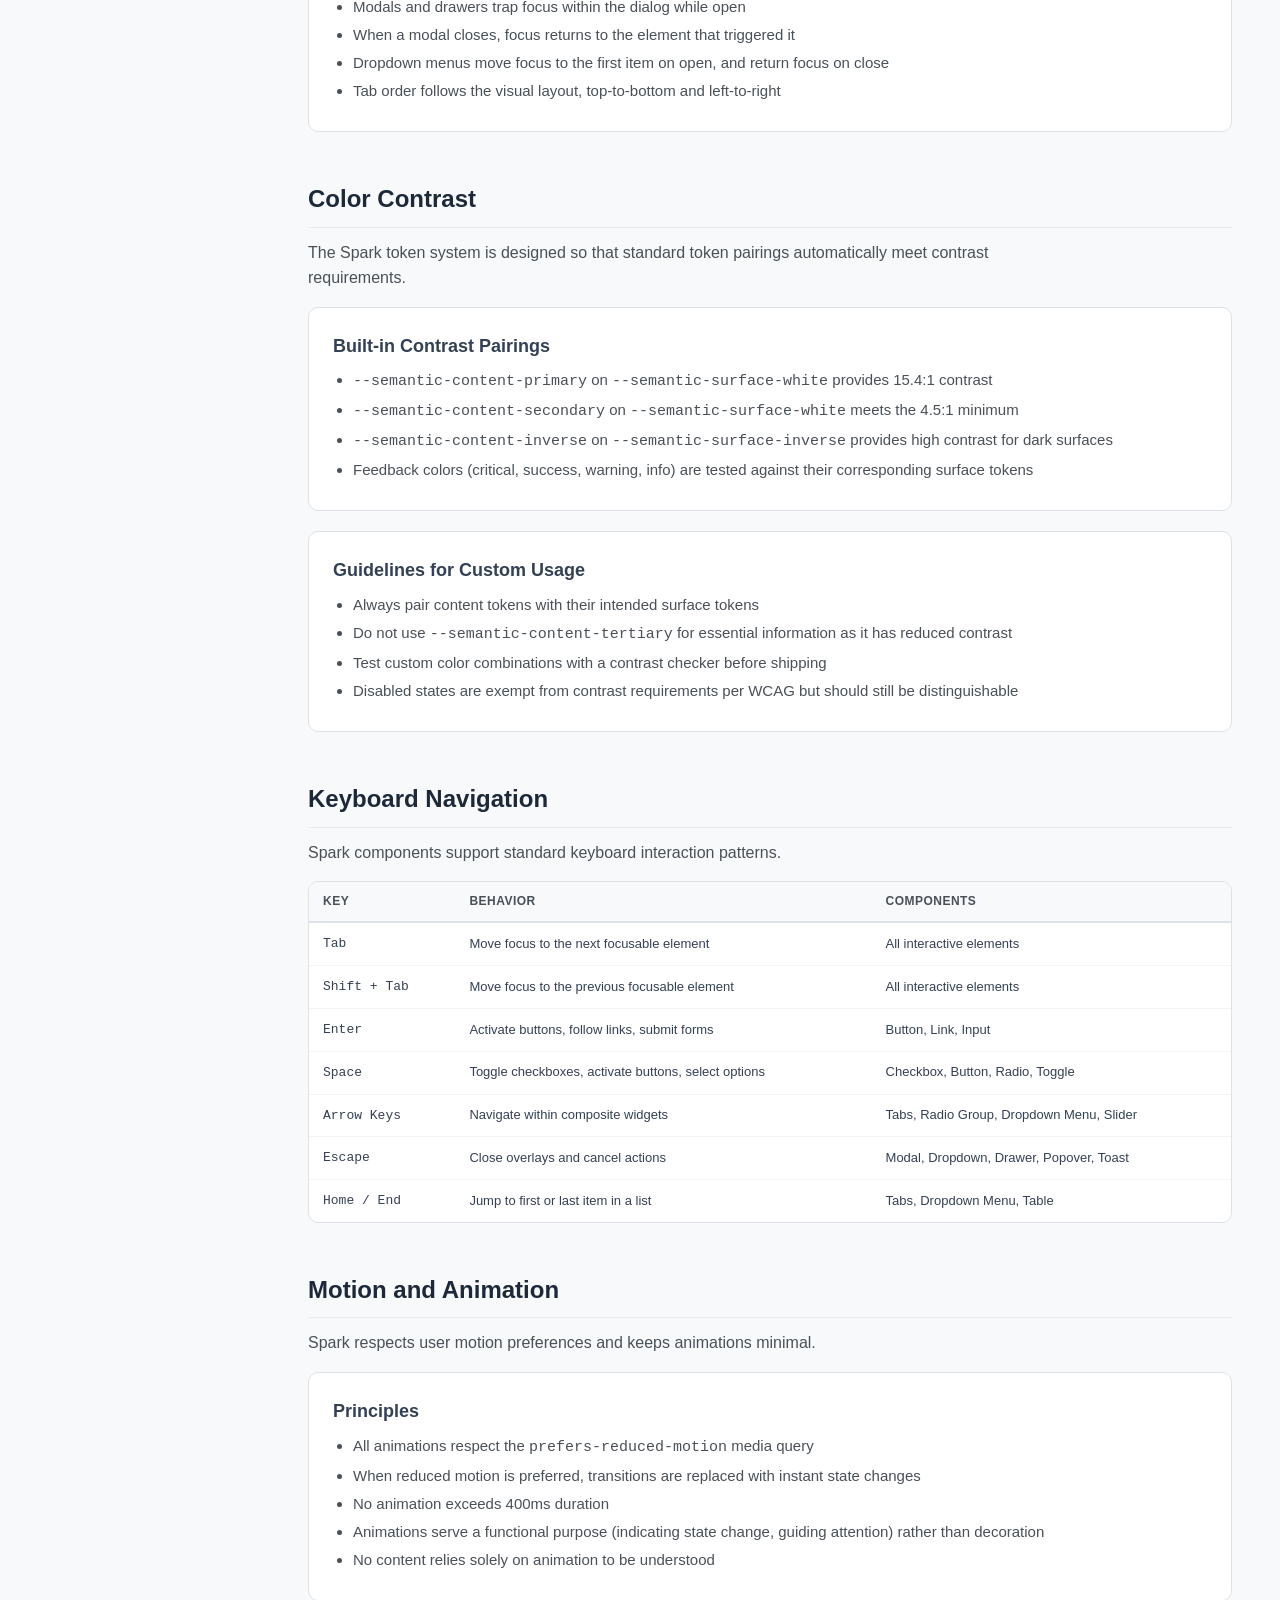
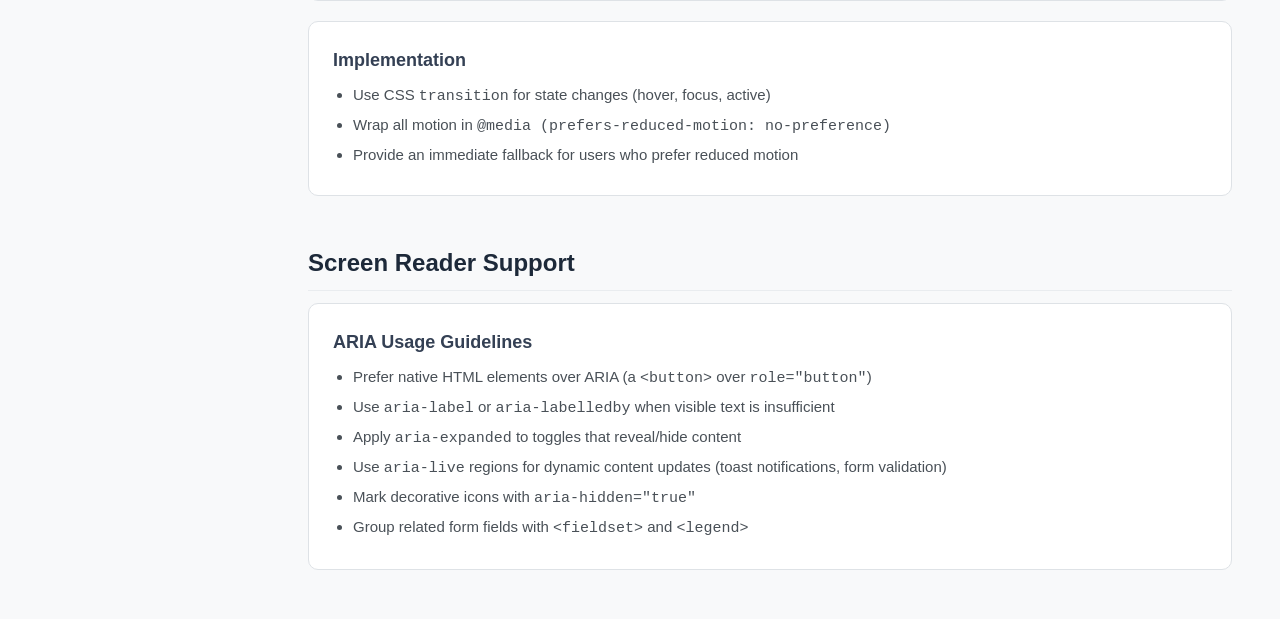
==== commit 1abadf8a: "Add Button component docs with live previews Document Button variants (including danger and icon-onl" ====
--- a/accessibility.html
+++ b/accessibility.html
@@ -34,7 +34,7 @@
         </div>
         <div class="sidebar-section">
           <div class="sidebar-section-title">Components</div>
-          <span class="sidebar-link" style="color:#ADB5BD; font-style:italic;">Coming soon</span>
+          <a href="button.html" class="sidebar-link">Button</a>
         </div>
       </nav>
     </aside>
--- a/css/styles.css
+++ b/css/styles.css
@@ -640,6 +640,144 @@
 }
 
 /* ============================================
+   CODE BLOCKS
+   ============================================ */
+
+.code-block {
+  display: block;
+  padding: 1rem 1.25rem;
+  background: #1D2939;
+  color: #E9ECEF;
+  font-family: "SF Mono", "Fira Code", "Consolas", monospace;
+  font-size: 0.8125rem;
+  line-height: 1.6;
+  border-radius: 8px;
+  overflow-x: auto;
+  white-space: pre;
+  margin: 0.75rem 0 1.25rem;
+}
+
+pre {
+  margin: 0;
+}
+
+/* ============================================
+   PROPS TABLE
+   ============================================ */
+
+.props-table {
+  width: 100%;
+  border-collapse: collapse;
+  font-size: 0.8125rem;
+}
+
+.props-table thead {
+  background: #F8F9FA;
+}
+
+.props-table th {
+  text-align: left;
+  padding: 0.625rem 0.875rem;
+  font-weight: 600;
+  color: #495057;
+  border-bottom: 2px solid #DEE2E6;
+  font-size: 0.75rem;
+  text-transform: uppercase;
+  letter-spacing: 0.04em;
+}
+
+.props-table td {
+  padding: 0.625rem 0.875rem;
+  border-bottom: 1px solid #F1F3F5;
+  vertical-align: top;
+  color: #344054;
+}
+
+.props-table tbody tr:last-child td {
+  border-bottom: none;
+}
+
+.props-table code {
+  font-size: 0.75rem;
+  background: #F1F3F5;
+  padding: 0.1rem 0.35rem;
+  border-radius: 4px;
+  font-family: "SF Mono", "Fira Code", monospace;
+  color: #C2255C;
+}
+
+/* ============================================
+   VARIANT GRID
+   ============================================ */
+
+.variant-grid {
+  display: grid;
+  grid-template-columns: repeat(auto-fill, minmax(160px, 1fr));
+  gap: 1rem;
+  margin: 1rem 0;
+}
+
+.variant-card {
+  padding: 1rem;
+  background: #fff;
+  border: 1px solid #E9ECEF;
+  border-radius: 10px;
+  text-align: center;
+}
+
+.variant-card .variant-label {
+  font-size: 0.75rem;
+  font-weight: 600;
+  color: #495057;
+  margin-top: 0.5rem;
+}
+
+.variant-card .variant-sublabel {
+  font-size: 0.6875rem;
+  color: #868E96;
+}
+
+/* ============================================
+   USAGE EXAMPLES LIST
+   ============================================ */
+
+.usage-list {
+  list-style: none;
+  padding: 0;
+}
+
+.usage-list li {
+  padding: 0.75rem 1rem;
+  background: #fff;
+  border: 1px solid #E9ECEF;
+  border-radius: 8px;
+  margin-bottom: 0.5rem;
+  font-size: 0.9375rem;
+  color: #344054;
+}
+
+.usage-list li strong {
+  color: #1D2939;
+}
+
+/* ============================================
+   GUIDELINES COLUMNS
+   ============================================ */
+
+.guidelines-columns {
+  display: grid;
+  grid-template-columns: 1fr 1fr;
+  gap: 1.5rem;
+  margin: 1rem 0;
+}
+
+@media (max-width: 768px) {
+  .guidelines-columns {
+    grid-template-columns: 1fr;
+  }
+}
+
+/* ============================================
    RESPONSIVE
    ============================================ */
 
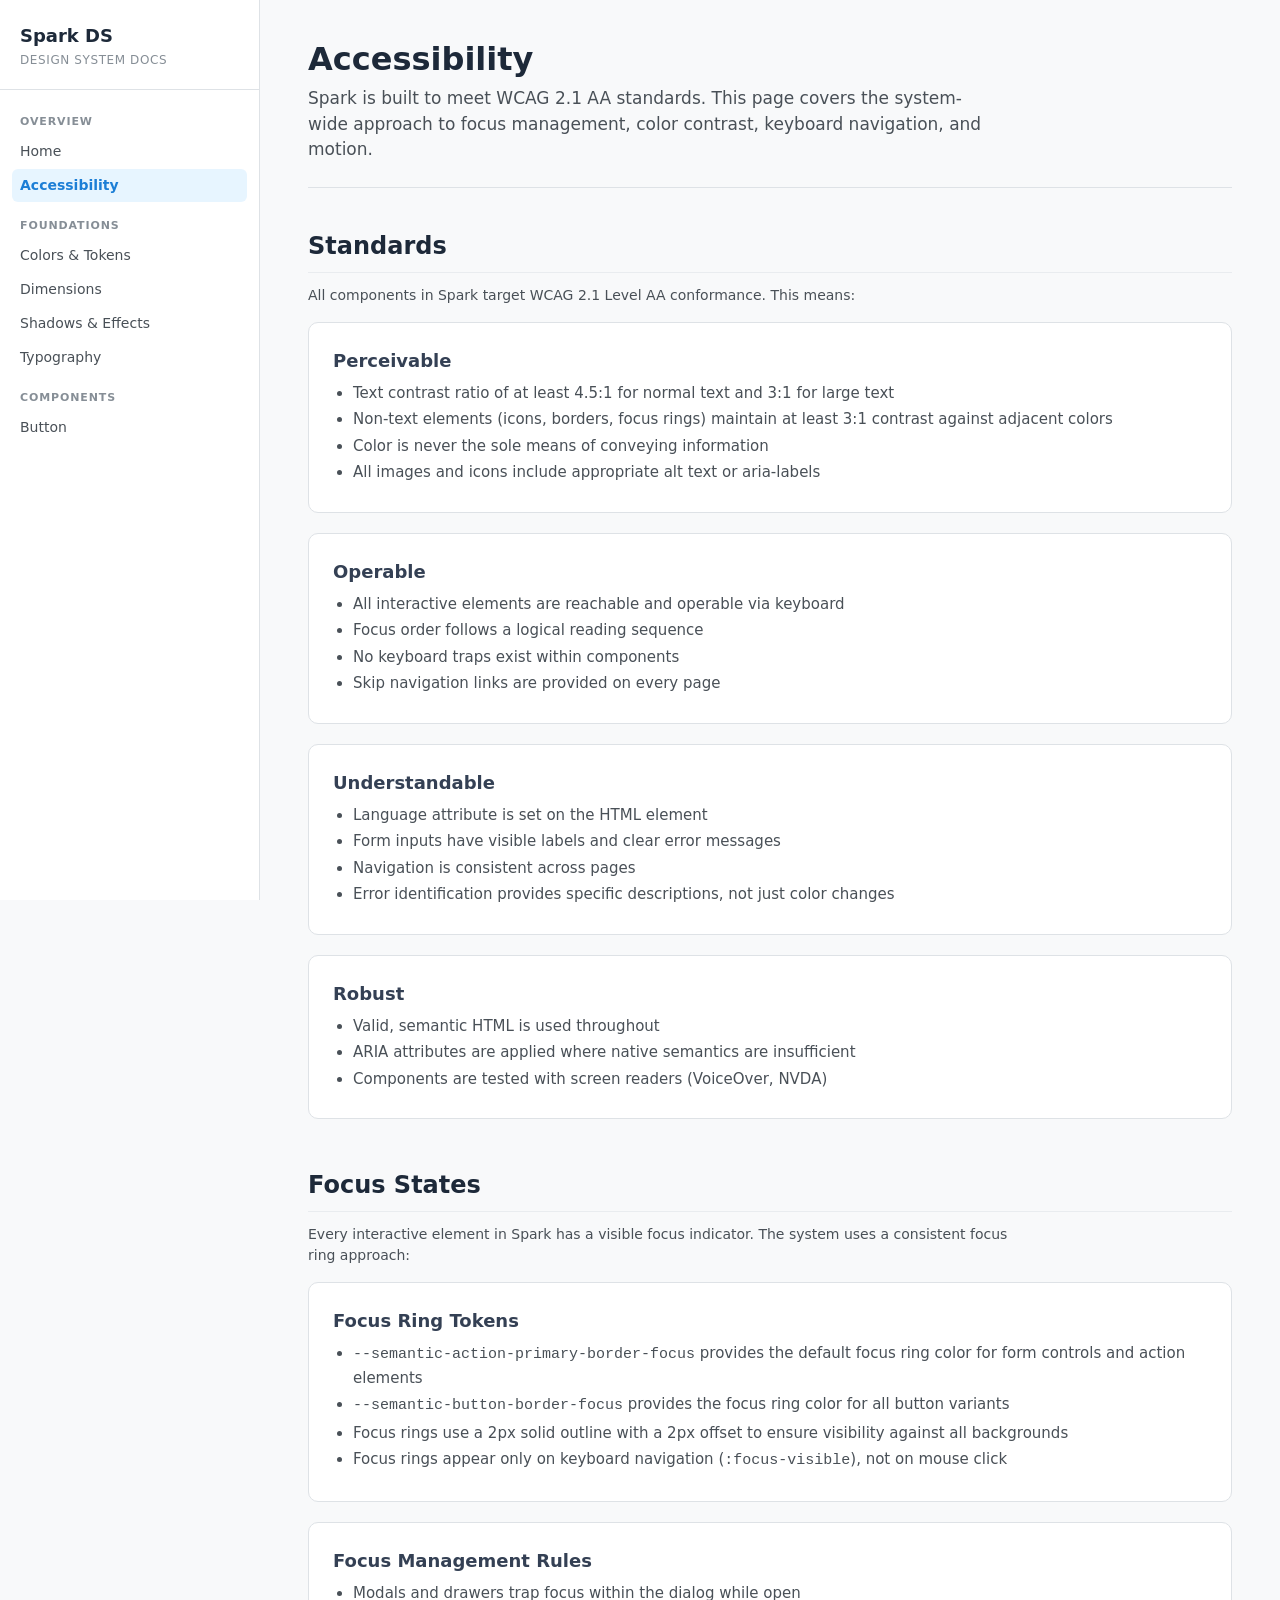
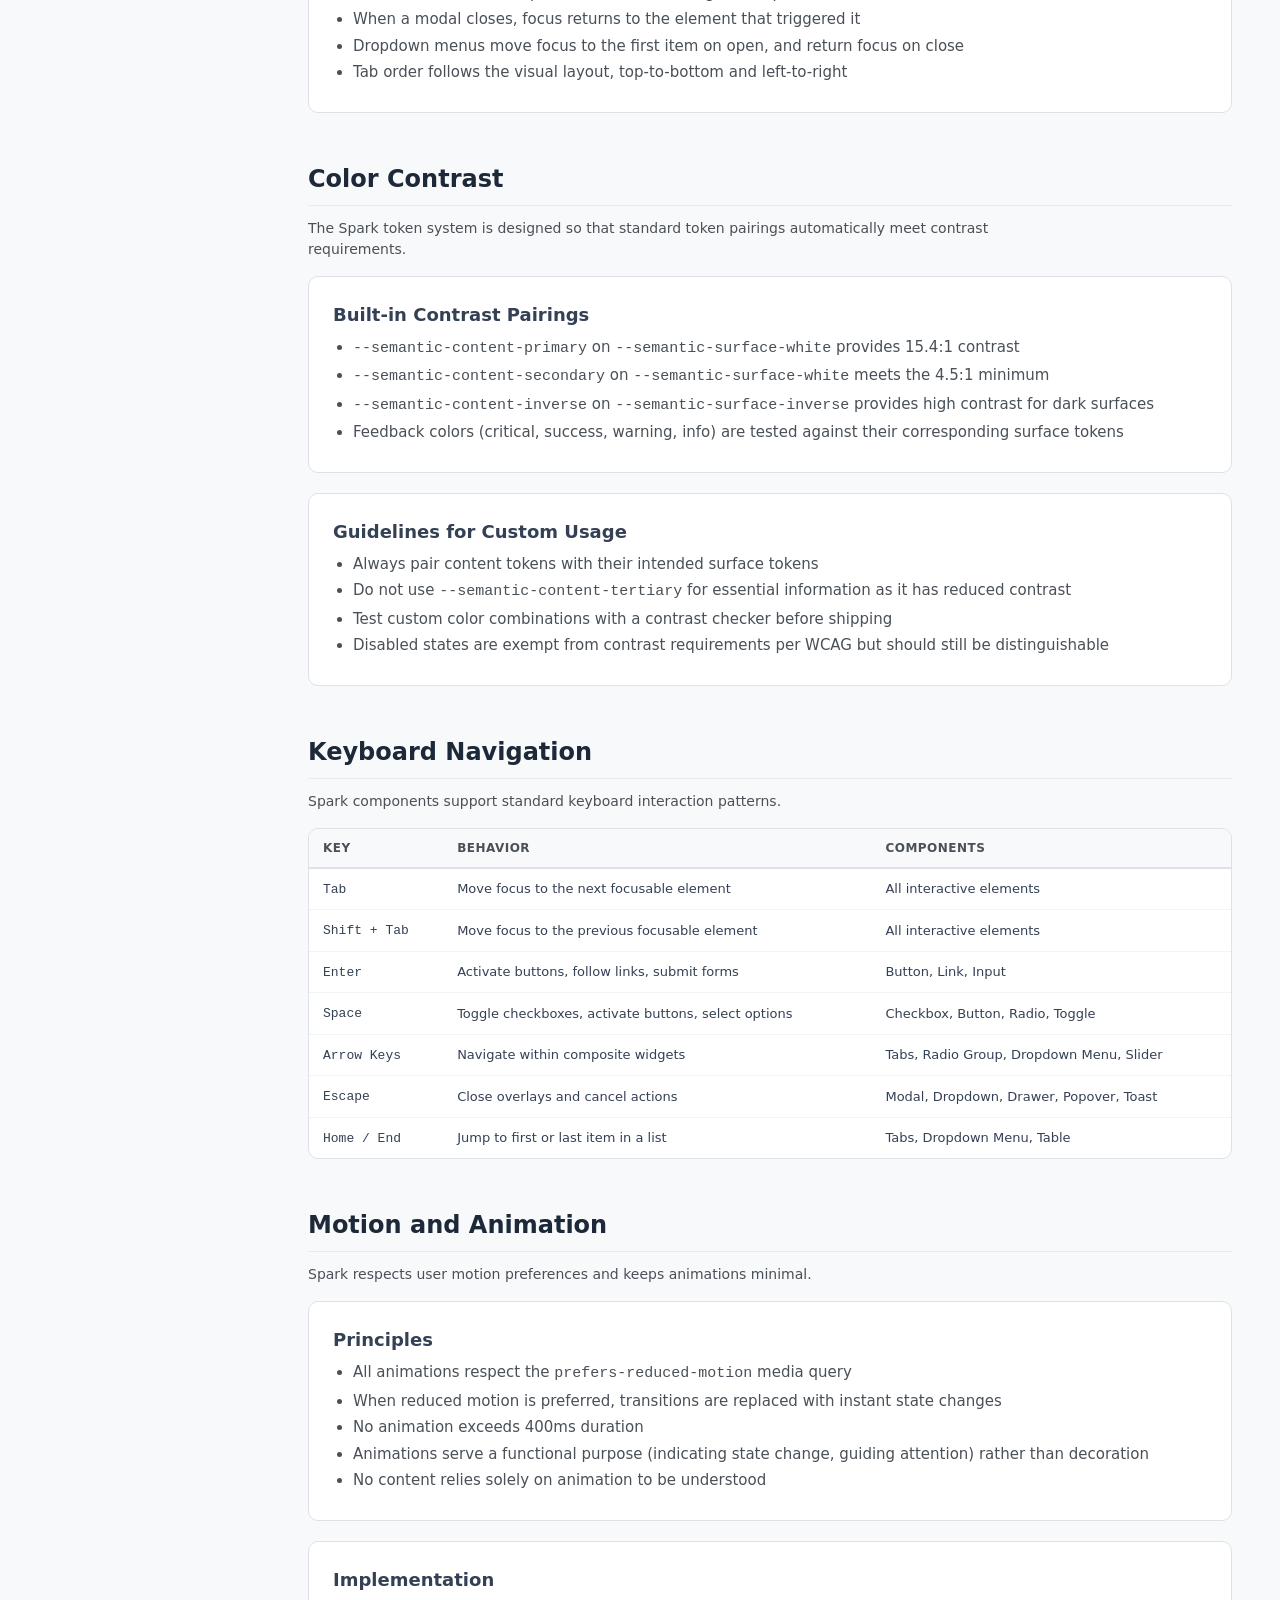
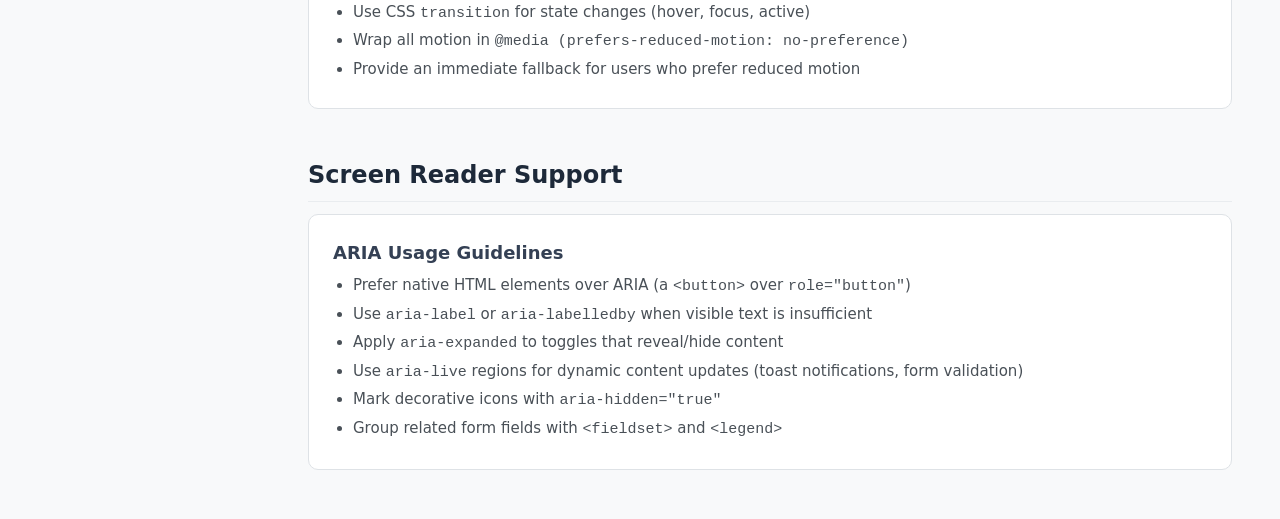
==== commit 16db8186: "Add typography, dimensions, shadows docs and GitHub Pages Extend tokens with type, spacing, radius, " ====
--- a/accessibility.html
+++ b/accessibility.html
@@ -31,6 +31,9 @@
         <div class="sidebar-section">
           <div class="sidebar-section-title">Foundations</div>
           <a href="colors.html" class="sidebar-link">Colors &amp; Tokens</a>
+          <a href="dimensions.html" class="sidebar-link">Dimensions</a>
+          <a href="shadows-effects.html" class="sidebar-link">Shadows &amp; Effects</a>
+          <a href="typography.html" class="sidebar-link">Typography</a>
         </div>
         <div class="sidebar-section">
           <div class="sidebar-section-title">Components</div>
--- a/css/tokens.css
+++ b/css/tokens.css
@@ -326,4 +326,152 @@
   --semantic-tag-text-accent-07: #1098AD;
   --semantic-tag-text-accent-08: #9C36B5;
   --semantic-tag-text-accent-09: #2F9E44;
+
+  /* ============================================
+     PRIMITIVE TYPOGRAPHY
+     Base type scale and families
+     ============================================ */
+
+  --primitive-font-family-sans: system-ui, -apple-system, BlinkMacSystemFont, "Segoe UI", Roboto, "Helvetica Neue", Arial, sans-serif;
+  --primitive-font-family-mono: ui-monospace, "SF Mono", "Fira Code", Menlo, Consolas, monospace;
+
+  --primitive-font-size-10: 0.625rem;
+  --primitive-font-size-11: 0.6875rem;
+  --primitive-font-size-12: 0.75rem;
+  --primitive-font-size-13: 0.8125rem;
+  --primitive-font-size-14: 0.875rem;
+  --primitive-font-size-16: 1rem;
+  --primitive-font-size-18: 1.125rem;
+  --primitive-font-size-24: 1.5rem;
+
+  --primitive-font-weight-regular: 400;
+  --primitive-font-weight-medium: 500;
+  --primitive-font-weight-semibold: 600;
+  --primitive-font-weight-bold: 700;
+
+  --primitive-line-height-none: 1;
+  --primitive-line-height-tight: 1.2;
+  --primitive-line-height-snug: 1.35;
+  --primitive-line-height-normal: 1.5;
+
+  --primitive-letter-spacing-tight: -0.01em;
+  --primitive-letter-spacing-none: 0;
+  --primitive-letter-spacing-wide: 0.02em;
+
+  /* ============================================
+     SEMANTIC TYPOGRAPHY
+     Purpose-driven text styles
+     ============================================ */
+
+  --semantic-typography-body-font-family: var(--primitive-font-family-sans);
+  --semantic-typography-body-sm-font-size: var(--primitive-font-size-13);
+  --semantic-typography-body-md-font-size: var(--primitive-font-size-14);
+  --semantic-typography-body-line-height: var(--primitive-line-height-normal);
+
+  --semantic-typography-heading-font-family: var(--primitive-font-family-sans);
+  --semantic-typography-heading-font-weight: var(--primitive-font-weight-semibold);
+  --semantic-typography-heading-line-height: var(--primitive-line-height-tight);
+
+  --semantic-typography-code-font-family: var(--primitive-font-family-mono);
+
+  --semantic-typography-label-font-weight: var(--primitive-font-weight-semibold);
+  --semantic-typography-label-letter-spacing: var(--primitive-letter-spacing-wide);
+
+  --semantic-typography-button-font-family: var(--primitive-font-family-sans);
+  --semantic-typography-button-font-weight: var(--primitive-font-weight-semibold);
+  --semantic-typography-button-line-height: var(--primitive-line-height-none);
+  --semantic-typography-button-tiny-font-size: var(--primitive-font-size-11);
+  --semantic-typography-button-small-font-size: var(--primitive-font-size-12);
+  --semantic-typography-button-medium-font-size: var(--primitive-font-size-13);
+  --semantic-typography-button-large-font-size: var(--primitive-font-size-14);
+
+  /* ============================================
+     PRIMITIVE DIMENSIONS
+     Spacing, radii, layout grid (4px base)
+     ============================================ */
+
+  --primitive-space-0: 0;
+  --primitive-space-1: 0.25rem;
+  --primitive-space-2: 0.5rem;
+  --primitive-space-3: 0.75rem;
+  --primitive-space-4: 1rem;
+  --primitive-space-5: 1.25rem;
+  --primitive-space-6: 1.5rem;
+  --primitive-space-8: 2rem;
+  --primitive-space-10: 2.5rem;
+
+  --primitive-radius-none: 0;
+  --primitive-radius-sm: 6px;
+  --primitive-radius-md: 8px;
+  --primitive-radius-lg: 12px;
+  --primitive-radius-full: 9999px;
+
+  --primitive-border-width-1: 1px;
+  --primitive-border-width-2: 2px;
+
+  /* ============================================
+     SEMANTIC DIMENSIONS - COMPONENT BUTTON
+     Heights, padding, gaps, radii for Button
+     ============================================ */
+
+  --semantic-button-height-tiny: 24px;
+  --semantic-button-height-small: 28px;
+  --semantic-button-height-medium: 36px;
+  --semantic-button-height-large: 40px;
+
+  --semantic-button-padding-x-tiny: var(--primitive-space-2);
+  --semantic-button-padding-x-small: 12px;
+  --semantic-button-padding-x-medium: var(--primitive-space-4);
+  --semantic-button-padding-x-large: var(--primitive-space-5);
+
+  --semantic-button-gap-icon-label-tiny: var(--primitive-space-1);
+  --semantic-button-gap-icon-label-small: 6px;
+  --semantic-button-gap-icon-label-medium: var(--primitive-space-2);
+  --semantic-button-gap-icon-label-large: var(--primitive-space-2);
+
+  --semantic-button-border-radius-small: var(--primitive-radius-sm);
+  --semantic-button-border-radius-medium: var(--primitive-radius-md);
+
+  --semantic-button-icon-size-inline: 16px;
+  --semantic-button-icon-size-tiny: 14px;
+  --semantic-button-icon-size-small: 14px;
+  --semantic-button-icon-size-medium: 16px;
+  --semantic-button-icon-size-large: 16px;
+
+  /* ============================================
+     PRIMITIVE SHADOWS & EFFECTS
+     ============================================ */
+
+  --primitive-shadow-color-soft: rgba(29, 41, 57, 0.06);
+  --primitive-shadow-color-medium: rgba(29, 41, 57, 0.1);
+  --primitive-shadow-color-strong: rgba(29, 41, 57, 0.14);
+
+  --primitive-shadow-xs: 0 1px 2px var(--primitive-shadow-color-soft);
+  --primitive-shadow-sm: 0 2px 8px var(--primitive-shadow-color-medium);
+  --primitive-shadow-md: 0 4px 16px var(--primitive-shadow-color-strong);
+  --primitive-shadow-inner-subtle: inset 0 1px 0 rgba(255, 255, 255, 0.6);
+
+  --primitive-blur-backdrop-sm: 8px;
+
+  --primitive-duration-fast: 150ms;
+  --primitive-duration-normal: 220ms;
+  --primitive-easing-standard: cubic-bezier(0.4, 0, 0.2, 1);
+
+  /* ============================================
+     SEMANTIC SHADOWS & EFFECTS
+     ============================================ */
+
+  --semantic-shadow-surface-rest: var(--primitive-shadow-xs);
+  --semantic-shadow-surface-raised: var(--primitive-shadow-sm);
+  --semantic-shadow-overlay: var(--primitive-shadow-md);
+
+  --semantic-focus-ring-offset: var(--primitive-border-width-2);
+  --semantic-focus-ring-spread: var(--primitive-border-width-2);
+  --semantic-shadow-focus-ring-neutral: 0 0 0 var(--semantic-focus-ring-offset) var(--primitive-neutral-0),
+    0 0 0 calc(var(--semantic-focus-ring-offset) + var(--semantic-focus-ring-spread)) var(--semantic-button-border-focus);
+
+  --semantic-motion-button-transition: background var(--primitive-duration-fast) var(--primitive-easing-standard),
+    color var(--primitive-duration-fast) var(--primitive-easing-standard),
+    border-color var(--primitive-duration-fast) var(--primitive-easing-standard),
+    box-shadow var(--primitive-duration-fast) var(--primitive-easing-standard);
 }
--- a/css/styles.css
+++ b/css/styles.css
@@ -16,8 +16,9 @@
 }
 
 body {
-  font-family: -apple-system, BlinkMacSystemFont, "Segoe UI", Roboto, "Helvetica Neue", Arial, sans-serif;
-  line-height: 1.6;
+  font-family: var(--semantic-typography-body-font-family);
+  font-size: var(--semantic-typography-body-md-font-size);
+  line-height: var(--semantic-typography-body-line-height);
   color: #212529;
   background-color: #F8F9FA;
 }
@@ -778,6 +779,89 @@
 }
 
 /* ============================================
+   COMPONENT DEMOS (shared)
+   ============================================ */
+
+.btn-showcase {
+  background: #fff;
+  border: 1px solid #E9ECEF;
+  border-radius: 12px;
+  padding: 1.5rem;
+  margin: 1rem 0 1.5rem;
+}
+
+/* ============================================
+   FOUNDATION PREVIEWS (typography, spacing, shadow demos)
+   ============================================ */
+
+.spacing-visual-list {
+  display: flex;
+  flex-direction: column;
+  gap: 0.75rem;
+  margin: 1rem 0 1.5rem;
+}
+
+.spacing-visual-row {
+  display: grid;
+  grid-template-columns: 120px 1fr auto;
+  gap: 1rem;
+  align-items: center;
+}
+
+.spacing-visual-bar {
+  height: 16px;
+  background: var(--primitive-blue-400);
+  border-radius: 4px;
+  min-width: 4px;
+}
+
+.shadow-showcase-grid {
+  display: grid;
+  grid-template-columns: repeat(auto-fill, minmax(180px, 1fr));
+  gap: 1.25rem;
+  margin: 1rem 0 1.5rem;
+}
+
+.shadow-demo-card {
+  background: var(--primitive-neutral-0);
+  border-radius: var(--primitive-radius-md);
+  padding: var(--primitive-space-6);
+  min-height: 100px;
+  display: flex;
+  align-items: center;
+  justify-content: center;
+  font-size: var(--primitive-font-size-13);
+  color: var(--semantic-content-secondary);
+  border: 1px solid var(--primitive-neutral-200);
+}
+
+.type-sample-stack {
+  display: flex;
+  flex-direction: column;
+  gap: 1rem;
+  margin: 1rem 0 1.5rem;
+}
+
+.type-sample-row {
+  padding: var(--primitive-space-4);
+  background: var(--primitive-neutral-0);
+  border: 1px solid var(--primitive-neutral-200);
+  border-radius: var(--primitive-radius-md);
+}
+
+.motion-demo-bar {
+  height: 8px;
+  width: 120px;
+  background: var(--primitive-blue-500);
+  border-radius: var(--primitive-radius-full);
+  transition: transform var(--primitive-duration-normal) var(--primitive-easing-standard);
+}
+
+.motion-demo-wrap:hover .motion-demo-bar {
+  transform: translateX(40px);
+}
+
+/* ============================================
    RESPONSIVE
    ============================================ */
 
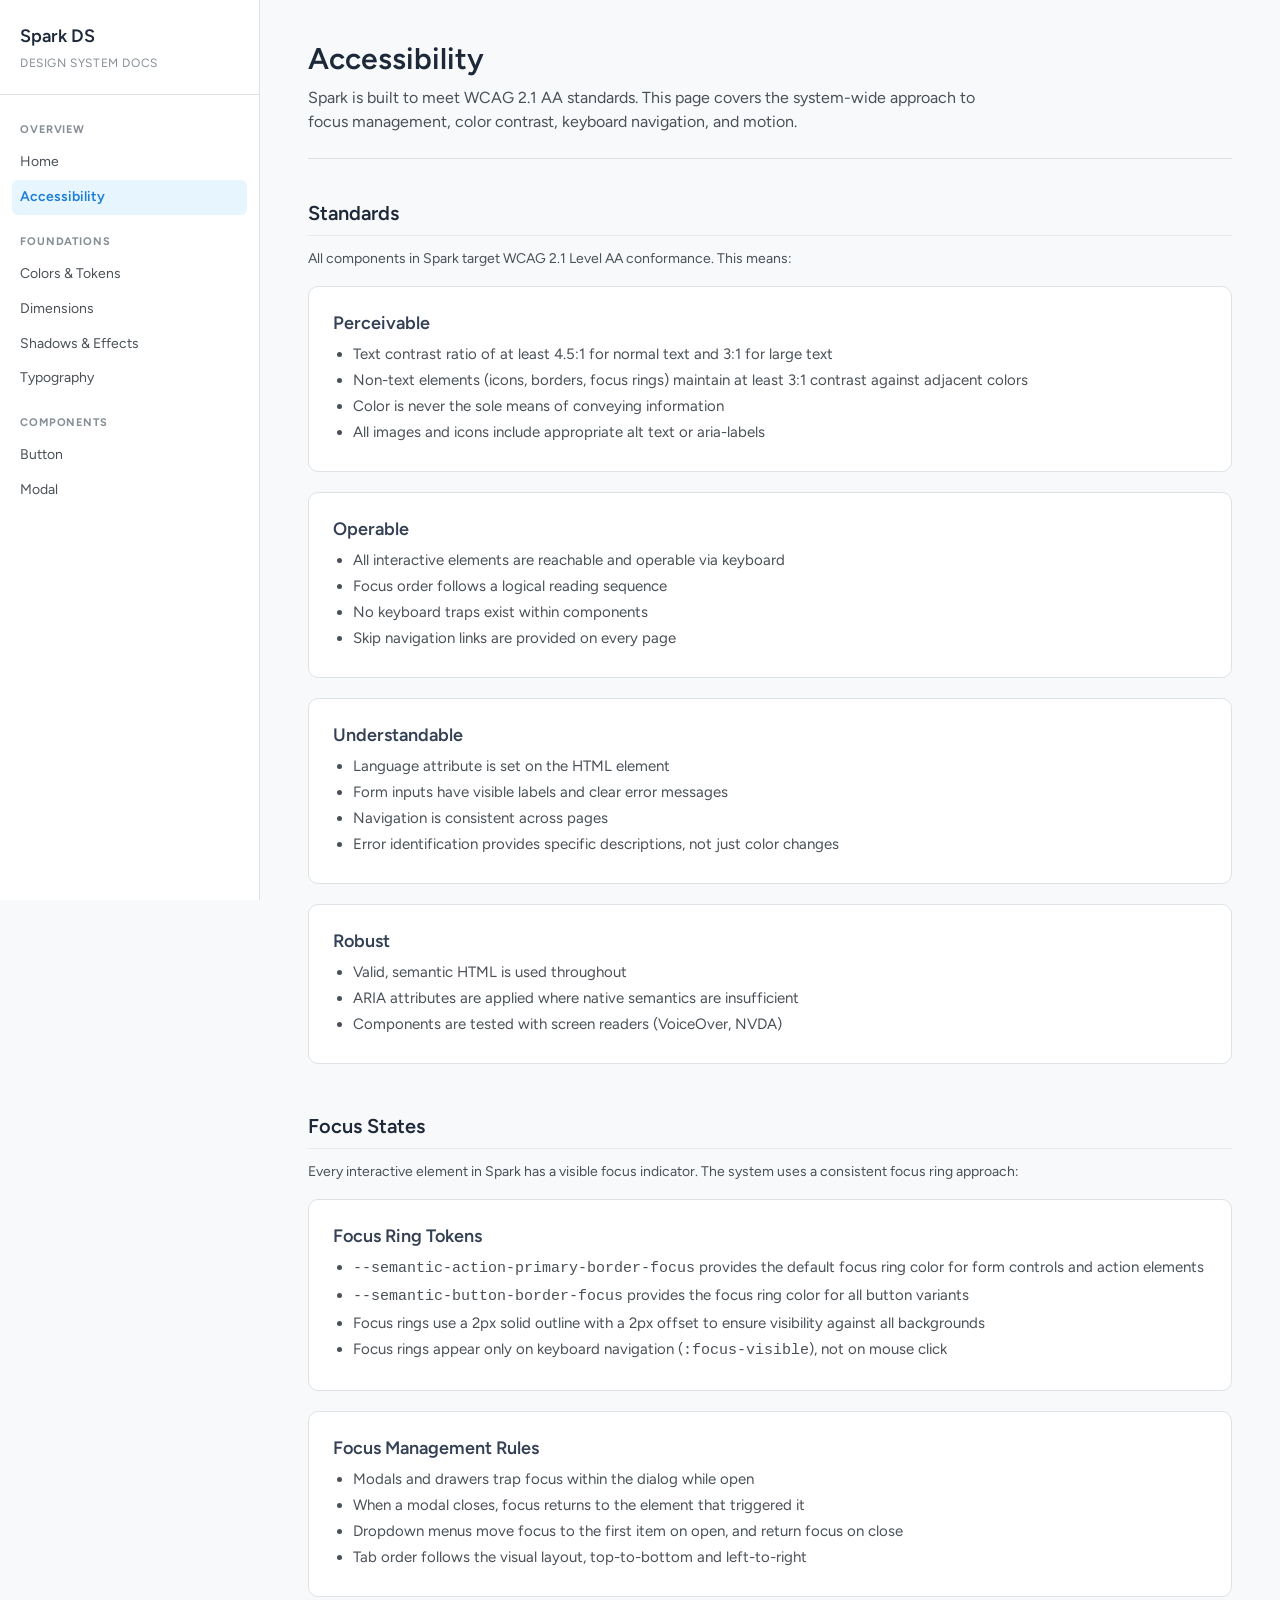
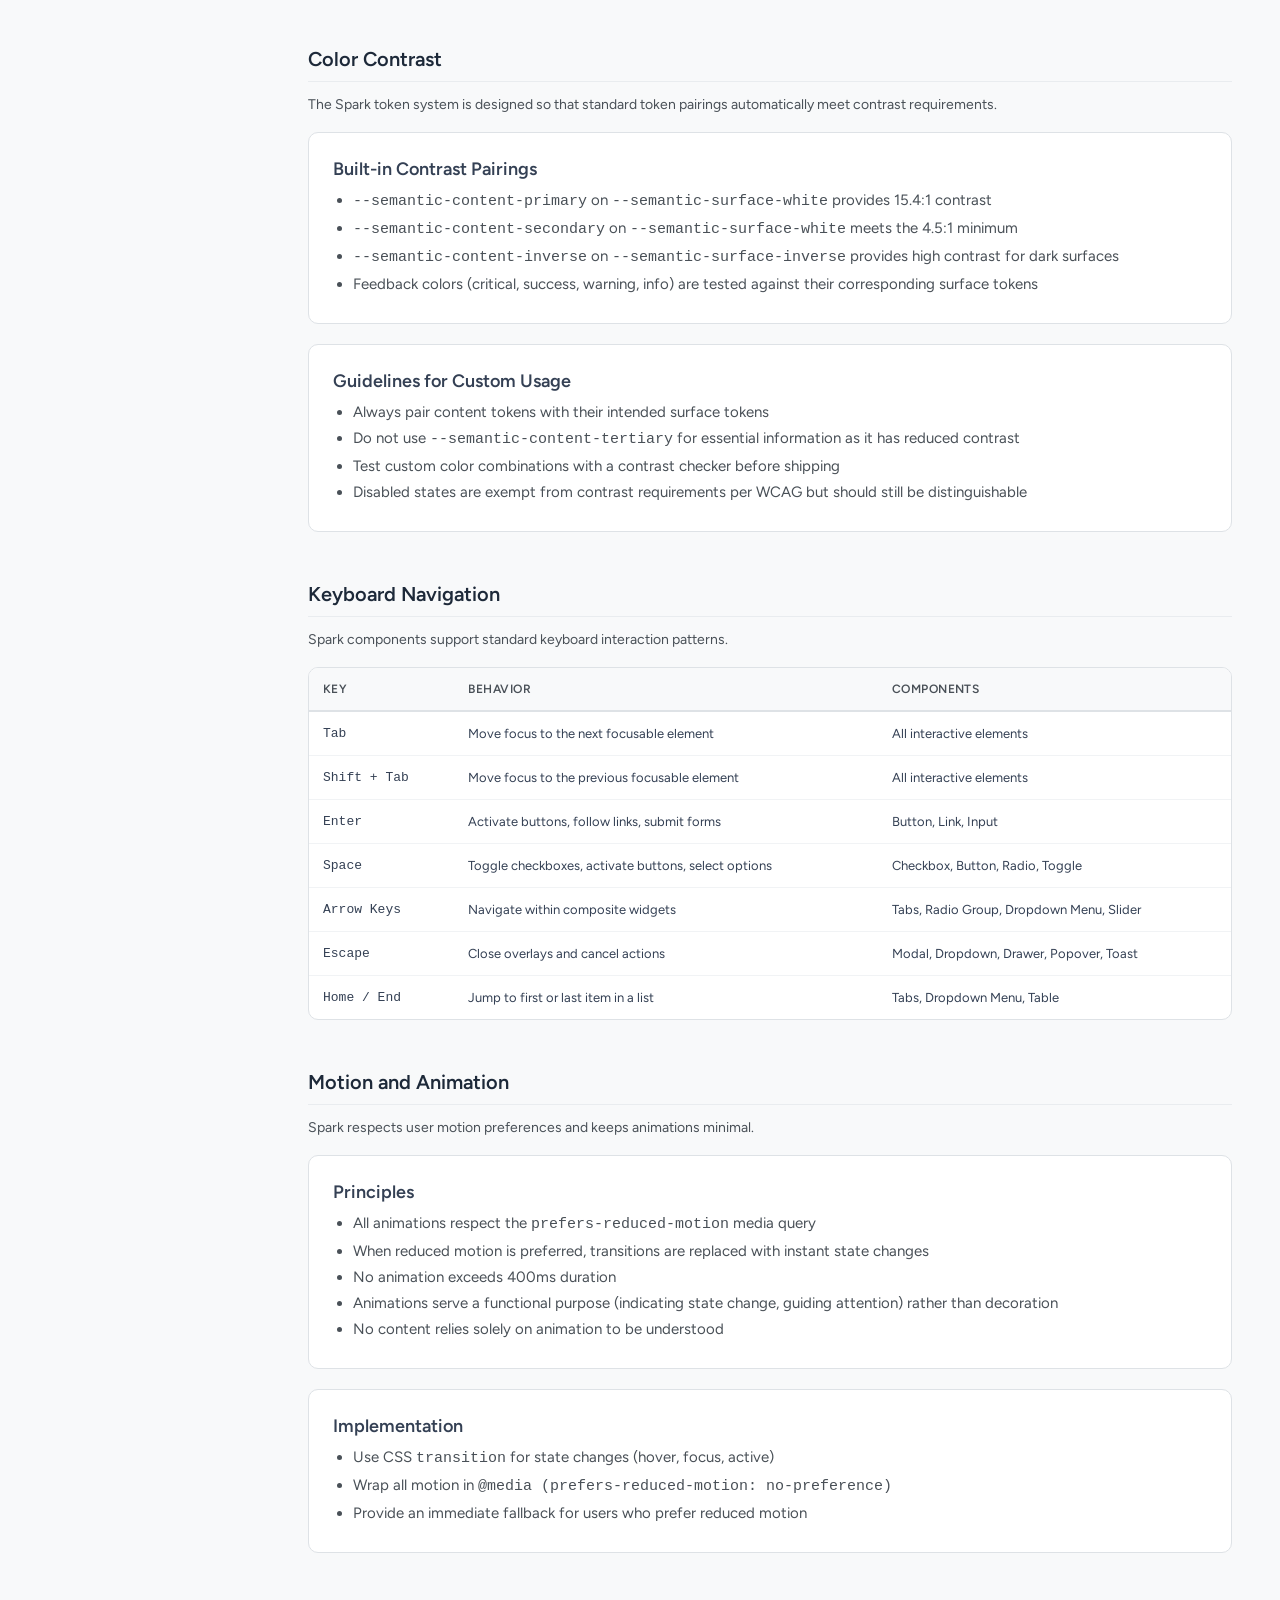
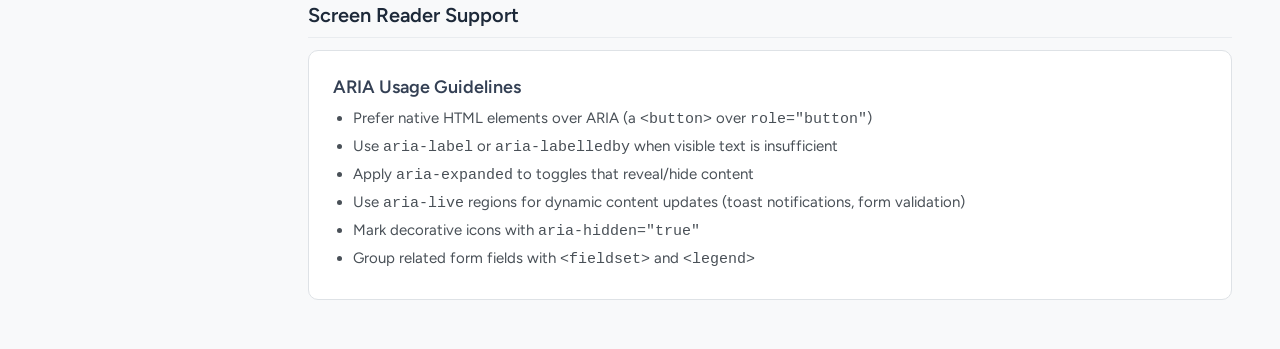
==== commit 231c9c44: "Document Modal component and expand DS docs with icon naming rules. Adds modal.html, sidebar links, " ====
--- a/accessibility.html
+++ b/accessibility.html
@@ -11,9 +11,7 @@
   <a href="#main" class="skip-link">Skip to main content</a>
 
   <button class="sidebar-toggle" aria-label="Toggle navigation" aria-expanded="false">
-    <svg xmlns="http://www.w3.org/2000/svg" fill="none" viewBox="0 0 24 24" stroke="currentColor" stroke-width="2">
-      <path stroke-linecap="round" stroke-linejoin="round" d="M4 6h16M4 12h16M4 18h16"/>
-    </svg>
+    <svg xmlns="http://www.w3.org/2000/svg" viewBox="0 0 15.1035 11.0996" fill="none" aria-hidden="true"><path id="Vector" d="M14.6035 10.0996C14.8796 10.0996 15.1034 10.3236 15.1035 10.5996C15.1035 10.8757 14.8796 11.0996 14.6035 11.0996H0.5C0.224022 11.0994 0 10.8756 0 10.5996C8.38968e-05 10.3237 0.224074 10.0998 0.5 10.0996H14.6035ZM14.6035 5.0498C14.8796 5.04982 15.1035 5.27367 15.1035 5.5498C15.1035 5.82593 14.8796 6.04978 14.6035 6.0498H0.5C0.224022 6.04961 0 5.82583 0 5.5498C0 5.27378 0.224022 5.05 0.5 5.0498H14.6035ZM14.6035 0C14.8795 2.00931e-05 15.1034 0.223996 15.1035 0.5C15.1035 0.77613 14.8796 0.99998 14.6035 1H0.5C0.224023 0.999806 0 0.776023 0 0.5C0.000147373 0.224102 0.224113 0.000193524 0.5 0H14.6035Z" fill="currentColor"/></svg>
   </button>
 
   <div class="site-wrapper">
@@ -38,6 +36,7 @@
         <div class="sidebar-section">
           <div class="sidebar-section-title">Components</div>
           <a href="button.html" class="sidebar-link">Button</a>
+          <a href="modal.html" class="sidebar-link">Modal</a>
         </div>
       </nav>
     </aside>
--- a/css/tokens.css
+++ b/css/tokens.css
@@ -1,3 +1,5 @@
+@import url("https://fonts.googleapis.com/css2?family=Figtree:wght@400;500;600;700&display=swap");
+
 :root {
   /* ============================================
      PRIMITIVE / SYSTEM COLORS
@@ -18,12 +20,25 @@
   --primitive-neutral-900: #212529;
   --primitive-neutral-1000: #000000;
 
-  /* Blue */
+  /* Strong body / button label ink (Spark DS) */
+  --primitive-neutral-ink: #1A1B23;
+  --primitive-neutral-border-muted: #E2E2E9;
+
+  /* Blue (Spark interactive ramp; aligns Button / Action in Figma) */
   --primitive-blue-100: #D0EBFF;
   --primitive-blue-200: #A5D8FF;
   --primitive-blue-300: #74C0FC;
   --primitive-blue-400: #339AF0;
-  --primitive-blue-500: #1C7ED6;
+  --primitive-blue-500: #008EF5;
+  --primitive-blue-600: #376BBD;
+
+  /* Focus tint / secondary hover surface */
+  --primitive-blue-focus-tint: #ECF4FE;
+
+  /* Primary danger fill (Button danger in Spark DS) */
+  --primitive-red-danger-primary: #EF0B17;
+  --primitive-red-danger-hover: #d60a15;
+  --primitive-red-danger-pressed: #bf0912;
 
   /* Deep Blue */
   --primitive-deep-blue-100: #D0D5DD;
@@ -94,7 +109,7 @@
   --brand-blue-200: #A5D8FF;
   --brand-blue-300: #74C0FC;
   --brand-blue-400: #339AF0;
-  --brand-blue-500: #1C7ED6;
+  --brand-blue-500: #008EF5;
 
   --brand-deep-blue-100: #D0D5DD;
   --brand-deep-blue-200: #98A2B3;
@@ -156,18 +171,18 @@
 
   /* Action / Primary */
   --semantic-action-primary-bg-default: var(--primitive-blue-500);
-  --semantic-action-primary-bg-hover: var(--primitive-blue-400);
-  --semantic-action-primary-bg-click-on: var(--primitive-blue-500);
+  --semantic-action-primary-bg-hover: var(--primitive-blue-600);
+  --semantic-action-primary-bg-click-on: var(--primitive-blue-600);
   --semantic-action-primary-bg-inverse: var(--primitive-neutral-0);
   --semantic-action-primary-border-default: var(--primitive-neutral-300);
   --semantic-action-primary-border-hover: var(--primitive-blue-500);
-  --semantic-action-primary-border-click-on: var(--primitive-blue-400);
-  --semantic-action-primary-border-focus: var(--primitive-blue-300);
+  --semantic-action-primary-border-click-on: var(--primitive-blue-500);
+  --semantic-action-primary-border-focus: var(--primitive-blue-focus-tint);
   --semantic-action-primary-content-on-surface: var(--primitive-neutral-900);
   --semantic-action-primary-content-on-surface-subtle: var(--primitive-neutral-600);
   --semantic-action-primary-content-on-surface-inverse: var(--primitive-neutral-0);
   --semantic-action-primary-content-on-surface-active: var(--primitive-blue-500);
-  --semantic-action-primary-content-on-surface-hover: var(--primitive-blue-400);
+  --semantic-action-primary-content-on-surface-hover: var(--primitive-blue-600);
 
   /* Action / Secondary */
   --semantic-action-secondary-bg-default: var(--primitive-neutral-0);
@@ -193,34 +208,34 @@
 
   /* Button / Primary */
   --semantic-button-primary-bg-default: var(--primitive-blue-500);
-  --semantic-button-primary-bg-hover-click-on: var(--primitive-blue-400);
+  --semantic-button-primary-bg-hover-click-on: var(--primitive-blue-600);
   --semantic-button-primary-content-on-surface: var(--primitive-neutral-0);
 
   /* Button / Secondary */
   --semantic-button-secondary-bg-default: var(--primitive-neutral-0);
-  --semantic-button-secondary-bg-hover: var(--primitive-neutral-50);
+  --semantic-button-secondary-bg-hover: var(--primitive-blue-focus-tint);
   --semantic-button-secondary-bg-click-on: var(--primitive-neutral-100);
-  --semantic-button-secondary-border: var(--primitive-neutral-300);
+  --semantic-button-secondary-border: var(--primitive-blue-500);
   --semantic-button-secondary-border-hover: var(--primitive-blue-500);
-  --semantic-button-secondary-content-on-surface: var(--primitive-neutral-900);
+  --semantic-button-secondary-content-on-surface: var(--primitive-blue-500);
 
   /* Button / Tertiary */
   --semantic-button-tertiary-bg-default: var(--primitive-neutral-0);
   --semantic-button-tertiary-bg-click-on: var(--primitive-neutral-100);
-  --semantic-button-tertiary-border: var(--primitive-neutral-200);
-  --semantic-button-tertiary-content-on-surface: var(--primitive-neutral-700);
+  --semantic-button-tertiary-border: var(--primitive-neutral-border-muted);
+  --semantic-button-tertiary-content-on-surface: var(--primitive-neutral-ink);
   --semantic-button-tertiary-content-on-surface-hover-click-on: var(--primitive-blue-500);
 
   /* Button / Tertiary Icon Button */
   --semantic-button-tertiary-icon-button-bg-default: var(--primitive-neutral-0);
   --semantic-button-tertiary-icon-button-bg-hover: var(--primitive-neutral-100);
   --semantic-button-tertiary-icon-button-bg-click-on: var(--primitive-neutral-200);
-  --semantic-button-tertiary-icon-button-content-on-surface: var(--primitive-neutral-700);
+  --semantic-button-tertiary-icon-button-content-on-surface: var(--primitive-neutral-ink);
 
   /* Button / Ghost */
   --semantic-button-ghost-bg-hover: var(--primitive-neutral-50);
   --semantic-button-ghost-bg-click-on: var(--primitive-neutral-100);
-  --semantic-button-ghost-content-on-surface-default: var(--primitive-neutral-900);
+  --semantic-button-ghost-content-on-surface-default: var(--primitive-blue-500);
 
   /* Button / Ghost Danger */
   --semantic-button-ghost-danger-bg-surface: var(--primitive-red-100);
@@ -230,23 +245,23 @@
 
   /* Button / Link */
   --semantic-button-link-content-on-surface-default: var(--primitive-blue-500);
-  --semantic-button-link-content-on-surface-hover-focused-click-on: var(--primitive-blue-400);
+  --semantic-button-link-content-on-surface-hover-focused-click-on: var(--primitive-blue-600);
 
   /* Button / Text */
   --semantic-button-text-bg-hover: var(--primitive-neutral-50);
   --semantic-button-text-bg-click-on: var(--primitive-neutral-100);
-  --semantic-button-text-content-on-surface-default: var(--primitive-neutral-700);
+  --semantic-button-text-content-on-surface-default: var(--primitive-neutral-ink);
   --semantic-button-text-content-on-surface-hover: var(--primitive-neutral-800);
-  --semantic-button-text-content-on-surface-click-on: var(--primitive-neutral-700);
+  --semantic-button-text-content-on-surface-click-on: var(--primitive-neutral-ink);
 
   /* Button / Disabled */
   --semantic-button-disabled-bg: var(--primitive-neutral-100);
   --semantic-button-disabled-content-on-action: var(--primitive-neutral-400);
 
   /* Button / Primary Danger */
-  --semantic-button-primary-danger-bg-default: var(--primitive-red-500);
-  --semantic-button-primary-danger-bg-hover: var(--primitive-red-600);
-  --semantic-button-primary-danger-bg-click-on: var(--primitive-red-700);
+  --semantic-button-primary-danger-bg-default: var(--primitive-red-danger-primary);
+  --semantic-button-primary-danger-bg-hover: var(--primitive-red-danger-hover);
+  --semantic-button-primary-danger-bg-click-on: var(--primitive-red-danger-pressed);
   --semantic-button-primary-danger-content-on-surface: var(--primitive-neutral-0);
 
   /* Button / Secondary Danger */
@@ -263,7 +278,7 @@
   --semantic-button-notification-content-on-surface-disabled: var(--primitive-neutral-400);
 
   /* Button / Focus */
-  --semantic-button-border-focus: var(--primitive-blue-300);
+  --semantic-button-border-focus: var(--primitive-blue-focus-tint);
 
   /* ============================================
      SEMANTIC TOKENS - FEEDBACK
@@ -332,7 +347,7 @@
      Base type scale and families
      ============================================ */
 
-  --primitive-font-family-sans: system-ui, -apple-system, BlinkMacSystemFont, "Segoe UI", Roboto, "Helvetica Neue", Arial, sans-serif;
+  --primitive-font-family-sans: "Figtree", system-ui, -apple-system, BlinkMacSystemFont, "Segoe UI", Roboto, "Helvetica Neue", Arial, sans-serif;
   --primitive-font-family-mono: ui-monospace, "SF Mono", "Fira Code", Menlo, Consolas, monospace;
 
   --primitive-font-size-10: 0.625rem;
@@ -342,7 +357,10 @@
   --primitive-font-size-14: 0.875rem;
   --primitive-font-size-16: 1rem;
   --primitive-font-size-18: 1.125rem;
+  --primitive-font-size-20: 1.25rem;
   --primitive-font-size-24: 1.5rem;
+  --primitive-font-size-30: 1.875rem;
+  --primitive-font-size-38: 2.375rem;
 
   --primitive-font-weight-regular: 400;
   --primitive-font-weight-medium: 500;
@@ -354,6 +372,11 @@
   --primitive-line-height-snug: 1.35;
   --primitive-line-height-normal: 1.5;
 
+  /* Fixed line heights: Spark DS type ramp (Figma Typography; matches button/detail/base/lead rows) */
+  --primitive-line-height-button-detail: 18px;
+  --primitive-line-height-button-base: 22px;
+  --primitive-line-height-button-lead: 24px;
+
   --primitive-letter-spacing-tight: -0.01em;
   --primitive-letter-spacing-none: 0;
   --primitive-letter-spacing-wide: 0.02em;
@@ -366,24 +389,66 @@
   --semantic-typography-body-font-family: var(--primitive-font-family-sans);
   --semantic-typography-body-sm-font-size: var(--primitive-font-size-13);
   --semantic-typography-body-md-font-size: var(--primitive-font-size-14);
-  --semantic-typography-body-line-height: var(--primitive-line-height-normal);
+  /* Default UI reading line matches Figma Base (14px / 22px) */
+  --semantic-typography-body-line-height: var(--primitive-line-height-button-base);
+
+  /* Figma: Paragraph row (16px / 24px, weights 400–700) */
+  --semantic-typography-body-lg-font-size: var(--primitive-font-size-16);
+  --semantic-typography-body-lg-line-height: var(--primitive-line-height-button-lead);
+  /* Aliases for Figma naming */
+  --semantic-typography-body-base-font-size: var(--primitive-font-size-14);
+  --semantic-typography-body-base-line-height: var(--primitive-line-height-button-base);
+  --semantic-typography-detail-font-size: var(--primitive-font-size-12);
+  --semantic-typography-detail-line-height: var(--primitive-line-height-button-detail);
 
   --semantic-typography-heading-font-family: var(--primitive-font-family-sans);
   --semantic-typography-heading-font-weight: var(--primitive-font-weight-semibold);
   --semantic-typography-heading-line-height: var(--primitive-line-height-tight);
 
+  /* Display headings in Figma: Semibold, sizes top to bottom */
+  --semantic-typography-heading-1-font-size: var(--primitive-font-size-38);
+  --semantic-typography-heading-1-line-height: 46px;
+  --semantic-typography-heading-2-font-size: var(--primitive-font-size-30);
+  --semantic-typography-heading-2-line-height: 38px;
+  --semantic-typography-heading-3-font-size: var(--primitive-font-size-24);
+  --semantic-typography-heading-3-line-height: 32px;
+  --semantic-typography-heading-4-font-size: var(--primitive-font-size-20);
+  --semantic-typography-heading-4-line-height: 28px;
+  --semantic-typography-heading-5-font-size: var(--primitive-font-size-18);
+  --semantic-typography-heading-5-line-height: 24px;
+
+  /* Figma uniq: table header caps (Detail semibold, uppercase) */
+  --semantic-typography-table-header-caps-font-size: var(--primitive-font-size-12);
+  --semantic-typography-table-header-caps-font-weight: var(--primitive-font-weight-semibold);
+  --semantic-typography-table-header-caps-line-height: var(--primitive-line-height-button-detail);
+  --semantic-typography-table-header-caps-text-transform: uppercase;
+
   --semantic-typography-code-font-family: var(--primitive-font-family-mono);
 
   --semantic-typography-label-font-weight: var(--primitive-font-weight-semibold);
   --semantic-typography-label-letter-spacing: var(--primitive-letter-spacing-wide);
 
   --semantic-typography-button-font-family: var(--primitive-font-family-sans);
-  --semantic-typography-button-font-weight: var(--primitive-font-weight-semibold);
-  --semantic-typography-button-line-height: var(--primitive-line-height-none);
-  --semantic-typography-button-tiny-font-size: var(--primitive-font-size-11);
-  --semantic-typography-button-small-font-size: var(--primitive-font-size-12);
-  --semantic-typography-button-medium-font-size: var(--primitive-font-size-13);
-  --semantic-typography-button-large-font-size: var(--primitive-font-size-14);
+  /* Fallback when a size class does not set weight (prefer size tokens below). */
+  --semantic-typography-button-font-weight: var(--primitive-font-weight-medium);
+  --semantic-typography-button-line-height: var(--primitive-line-height-button-base);
+
+  --semantic-typography-button-tiny-font-size: var(--primitive-font-size-12);
+  --semantic-typography-button-tiny-font-weight: var(--primitive-font-weight-regular);
+  --semantic-typography-button-tiny-line-height: var(--primitive-line-height-button-detail);
+
+  --semantic-typography-button-small-font-size: var(--primitive-font-size-14);
+  --semantic-typography-button-small-font-weight: var(--primitive-font-weight-regular);
+  --semantic-typography-button-small-line-height: var(--primitive-line-height-button-base);
+
+  --semantic-typography-button-medium-font-size: var(--primitive-font-size-14);
+  --semantic-typography-button-medium-font-weight: var(--primitive-font-weight-medium);
+  --semantic-typography-button-medium-line-height: var(--primitive-line-height-button-base);
+  --semantic-typography-button-medium-font-weight-active: var(--primitive-font-weight-semibold);
+
+  --semantic-typography-button-large-font-size: var(--primitive-font-size-16);
+  --semantic-typography-button-large-font-weight: var(--primitive-font-weight-regular);
+  --semantic-typography-button-large-line-height: var(--primitive-line-height-button-lead);
 
   /* ============================================
      PRIMITIVE DIMENSIONS
@@ -419,24 +484,26 @@
   --semantic-button-height-medium: 36px;
   --semantic-button-height-large: 40px;
 
-  --semantic-button-padding-x-tiny: var(--primitive-space-2);
-  --semantic-button-padding-x-small: 12px;
+  --semantic-button-padding-x-tiny: var(--primitive-space-3);
+  --semantic-button-padding-x-small: var(--primitive-space-3);
   --semantic-button-padding-x-medium: var(--primitive-space-4);
-  --semantic-button-padding-x-large: var(--primitive-space-5);
-
-  --semantic-button-gap-icon-label-tiny: var(--primitive-space-1);
-  --semantic-button-gap-icon-label-small: 6px;
-  --semantic-button-gap-icon-label-medium: var(--primitive-space-2);
-  --semantic-button-gap-icon-label-large: var(--primitive-space-2);
-
-  --semantic-button-border-radius-small: var(--primitive-radius-sm);
+  --semantic-button-padding-x-large: var(--primitive-space-4);
+
+  --semantic-button-gap-icon-label-tiny: var(--primitive-space-2);
+  --semantic-button-gap-icon-label-small: var(--primitive-space-2);
+  --semantic-button-gap-icon-label-medium: var(--primitive-space-3);
+  --semantic-button-gap-icon-label-large: var(--primitive-space-3);
+
+  /* Main Button uses 8px radius through medium; large tier uses 12px in Figma */
+  --semantic-button-border-radius-small: var(--primitive-radius-md);
   --semantic-button-border-radius-medium: var(--primitive-radius-md);
+  --semantic-button-border-radius-large: var(--primitive-radius-lg);
 
   --semantic-button-icon-size-inline: 16px;
   --semantic-button-icon-size-tiny: 14px;
   --semantic-button-icon-size-small: 14px;
-  --semantic-button-icon-size-medium: 16px;
-  --semantic-button-icon-size-large: 16px;
+  --semantic-button-icon-size-medium: 24px;
+  --semantic-button-icon-size-large: 24px;
 
   /* ============================================
      PRIMITIVE SHADOWS & EFFECTS
@@ -474,4 +541,72 @@
     color var(--primitive-duration-fast) var(--primitive-easing-standard),
     border-color var(--primitive-duration-fast) var(--primitive-easing-standard),
     box-shadow var(--primitive-duration-fast) var(--primitive-easing-standard);
+
+  /* ============================================
+     SEMANTIC TOKENS - COMPONENT MODAL
+     Overlay dialog with header, search, slot, footer
+     ============================================ */
+
+  --semantic-modal-overlay-bg: color-mix(in srgb, var(--primitive-neutral-700) 30%, transparent);
+  --semantic-modal-panel-bg: var(--semantic-surface-white);
+  --semantic-modal-panel-shadow: var(--semantic-shadow-overlay);
+  --semantic-modal-panel-radius: var(--primitive-radius-lg);
+  --semantic-modal-panel-width: 691px;
+  --semantic-modal-panel-max-width: calc(100vw - 2 * var(--primitive-space-6));
+  --semantic-modal-padding-x: var(--primitive-space-6);
+  --semantic-modal-header-padding-y: var(--primitive-space-4);
+  --semantic-modal-footer-padding-y: var(--primitive-space-4);
+  --semantic-modal-footer-gap: var(--primitive-space-3);
+  --semantic-modal-header-gap: var(--primitive-space-6);
+  --semantic-modal-section-gap: var(--primitive-space-3);
+  --semantic-modal-body-min-height: 307px;
+  --semantic-modal-close-size: 28px;
+  --semantic-modal-z-index: 1000;
+
+  --semantic-modal-title-font-family: var(--semantic-typography-heading-font-family);
+  --semantic-modal-title-font-size: var(--semantic-typography-heading-5-font-size);
+  --semantic-modal-title-font-weight: var(--semantic-typography-heading-font-weight);
+  --semantic-modal-title-line-height: var(--semantic-typography-heading-5-line-height);
+  --semantic-modal-title-color: var(--semantic-content-primary);
+
+  --semantic-modal-subtitle-font-family: var(--semantic-typography-body-font-family);
+  --semantic-modal-subtitle-font-size: var(--semantic-typography-body-base-font-size);
+  --semantic-modal-subtitle-font-weight: var(--primitive-font-weight-regular);
+  --semantic-modal-subtitle-line-height: var(--semantic-typography-body-base-line-height);
+  --semantic-modal-subtitle-color: var(--semantic-content-secondary);
+
+  --semantic-modal-slot-bg: var(--semantic-surface-muted);
+  --semantic-modal-slot-border: var(--semantic-border-default);
+  --semantic-modal-slot-min-height: var(--semantic-modal-body-min-height);
+
+  --semantic-motion-modal-transition: opacity var(--primitive-duration-normal) var(--primitive-easing-standard),
+    visibility var(--primitive-duration-normal) var(--primitive-easing-standard);
+
+  /* ============================================
+     SEMANTIC TOKENS - COMPONENT SEARCH INPUT
+     Search field used in Modal and filters
+     ============================================ */
+
+  --semantic-search-input-height-medium: 36px;
+  --semantic-search-input-padding-x: var(--primitive-space-3);
+  --semantic-search-input-gap: var(--primitive-space-2);
+  --semantic-search-input-border-radius: var(--primitive-radius-md);
+  --semantic-search-input-border-width: var(--primitive-border-width-1);
+  --semantic-search-input-border-color: var(--semantic-border-default);
+  --semantic-search-input-border-color-hover: var(--semantic-action-primary-border-hover);
+  --semantic-search-input-border-color-focus: var(--semantic-action-primary-border-focus);
+  --semantic-search-input-bg: var(--semantic-action-secondary-bg-default);
+  --semantic-search-input-bg-hover: var(--semantic-action-secondary-bg-hover);
+  --semantic-search-input-text-color: var(--semantic-content-primary);
+  --semantic-search-input-placeholder-color: var(--semantic-action-primary-content-on-surface-subtle);
+  --semantic-search-input-icon-size: 16px;
+  --semantic-search-input-icon-color: var(--semantic-action-primary-content-on-surface-subtle);
+  --semantic-search-input-font-family: var(--semantic-typography-body-font-family);
+  --semantic-search-input-font-size: var(--semantic-typography-body-base-font-size);
+  --semantic-search-input-font-weight: var(--primitive-font-weight-regular);
+  --semantic-search-input-line-height: var(--semantic-typography-body-base-line-height);
+
+  --semantic-motion-search-input-transition: border-color var(--primitive-duration-fast) var(--primitive-easing-standard),
+    background var(--primitive-duration-fast) var(--primitive-easing-standard),
+    box-shadow var(--primitive-duration-fast) var(--primitive-easing-standard);
 }
--- a/css/styles.css
+++ b/css/styles.css
@@ -79,10 +79,11 @@
 }
 
 .sidebar-header h1 {
-  font-size: 1.125rem;
-  font-weight: 700;
+  font-family: var(--semantic-typography-heading-font-family);
+  font-size: var(--semantic-typography-heading-5-font-size);
+  font-weight: var(--semantic-typography-heading-font-weight);
+  line-height: var(--semantic-typography-heading-5-line-height);
   color: #1D2939;
-  line-height: 1.3;
 }
 
 .sidebar-header .subtitle {
@@ -181,14 +182,17 @@
 }
 
 .page-header h1 {
-  font-size: 2rem;
-  font-weight: 700;
+  font-family: var(--semantic-typography-heading-font-family);
+  font-size: var(--semantic-typography-heading-2-font-size);
+  font-weight: var(--semantic-typography-heading-font-weight);
+  line-height: var(--semantic-typography-heading-2-line-height);
   color: #1D2939;
-  line-height: 1.2;
 }
 
 .page-header p {
-  font-size: 1.0625rem;
+  font-size: var(--semantic-typography-body-lg-font-size);
+  font-weight: var(--primitive-font-weight-regular);
+  line-height: var(--semantic-typography-body-lg-line-height);
   color: #495057;
   margin-top: 0.5rem;
   max-width: 680px;
@@ -203,8 +207,10 @@
 }
 
 .doc-section h2 {
-  font-size: 1.5rem;
-  font-weight: 700;
+  font-family: var(--semantic-typography-heading-font-family);
+  font-size: var(--semantic-typography-heading-4-font-size);
+  font-weight: var(--semantic-typography-heading-font-weight);
+  line-height: var(--semantic-typography-heading-4-line-height);
   color: #1D2939;
   margin-bottom: 0.75rem;
   padding-bottom: 0.5rem;
@@ -212,8 +218,10 @@
 }
 
 .doc-section h3 {
-  font-size: 1.125rem;
-  font-weight: 600;
+  font-family: var(--semantic-typography-heading-font-family);
+  font-size: var(--semantic-typography-heading-5-font-size);
+  font-weight: var(--semantic-typography-heading-font-weight);
+  line-height: var(--semantic-typography-heading-5-line-height);
   color: #344054;
   margin-bottom: 0.5rem;
   margin-top: 1.5rem;
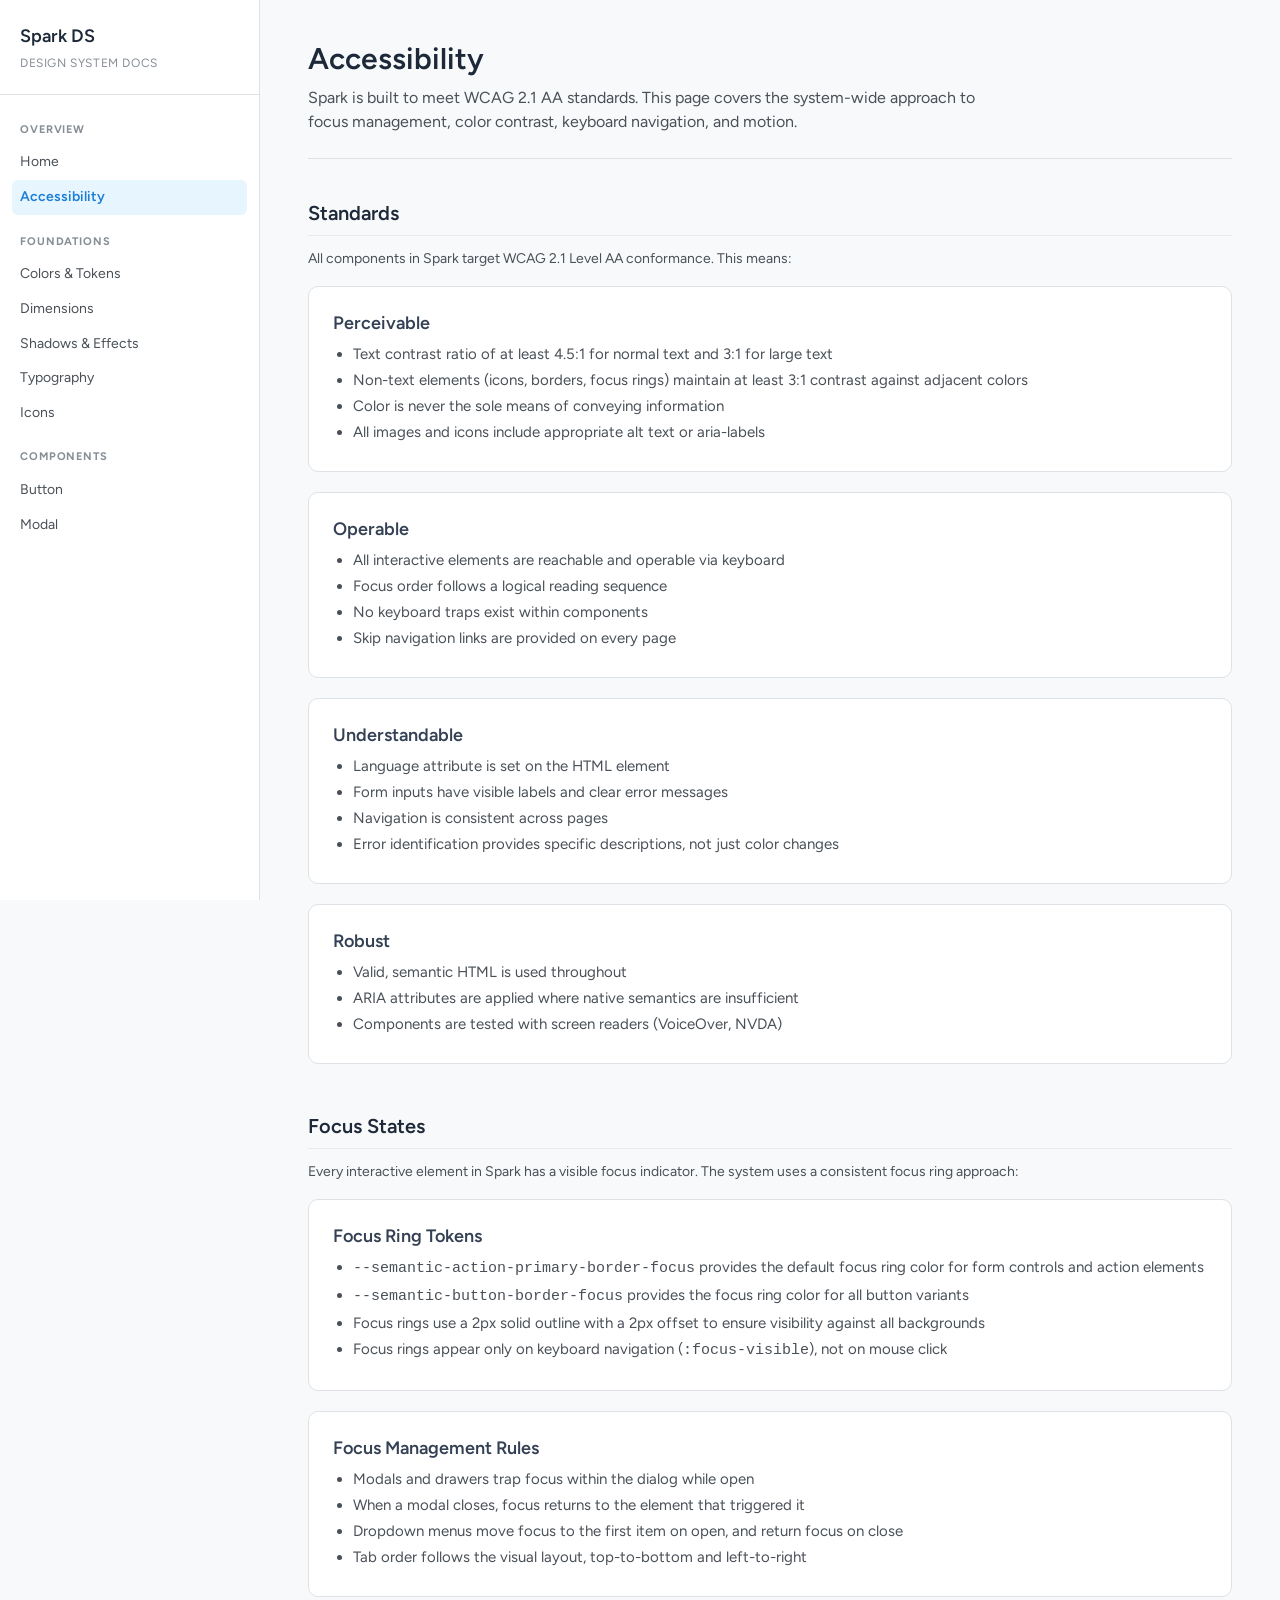
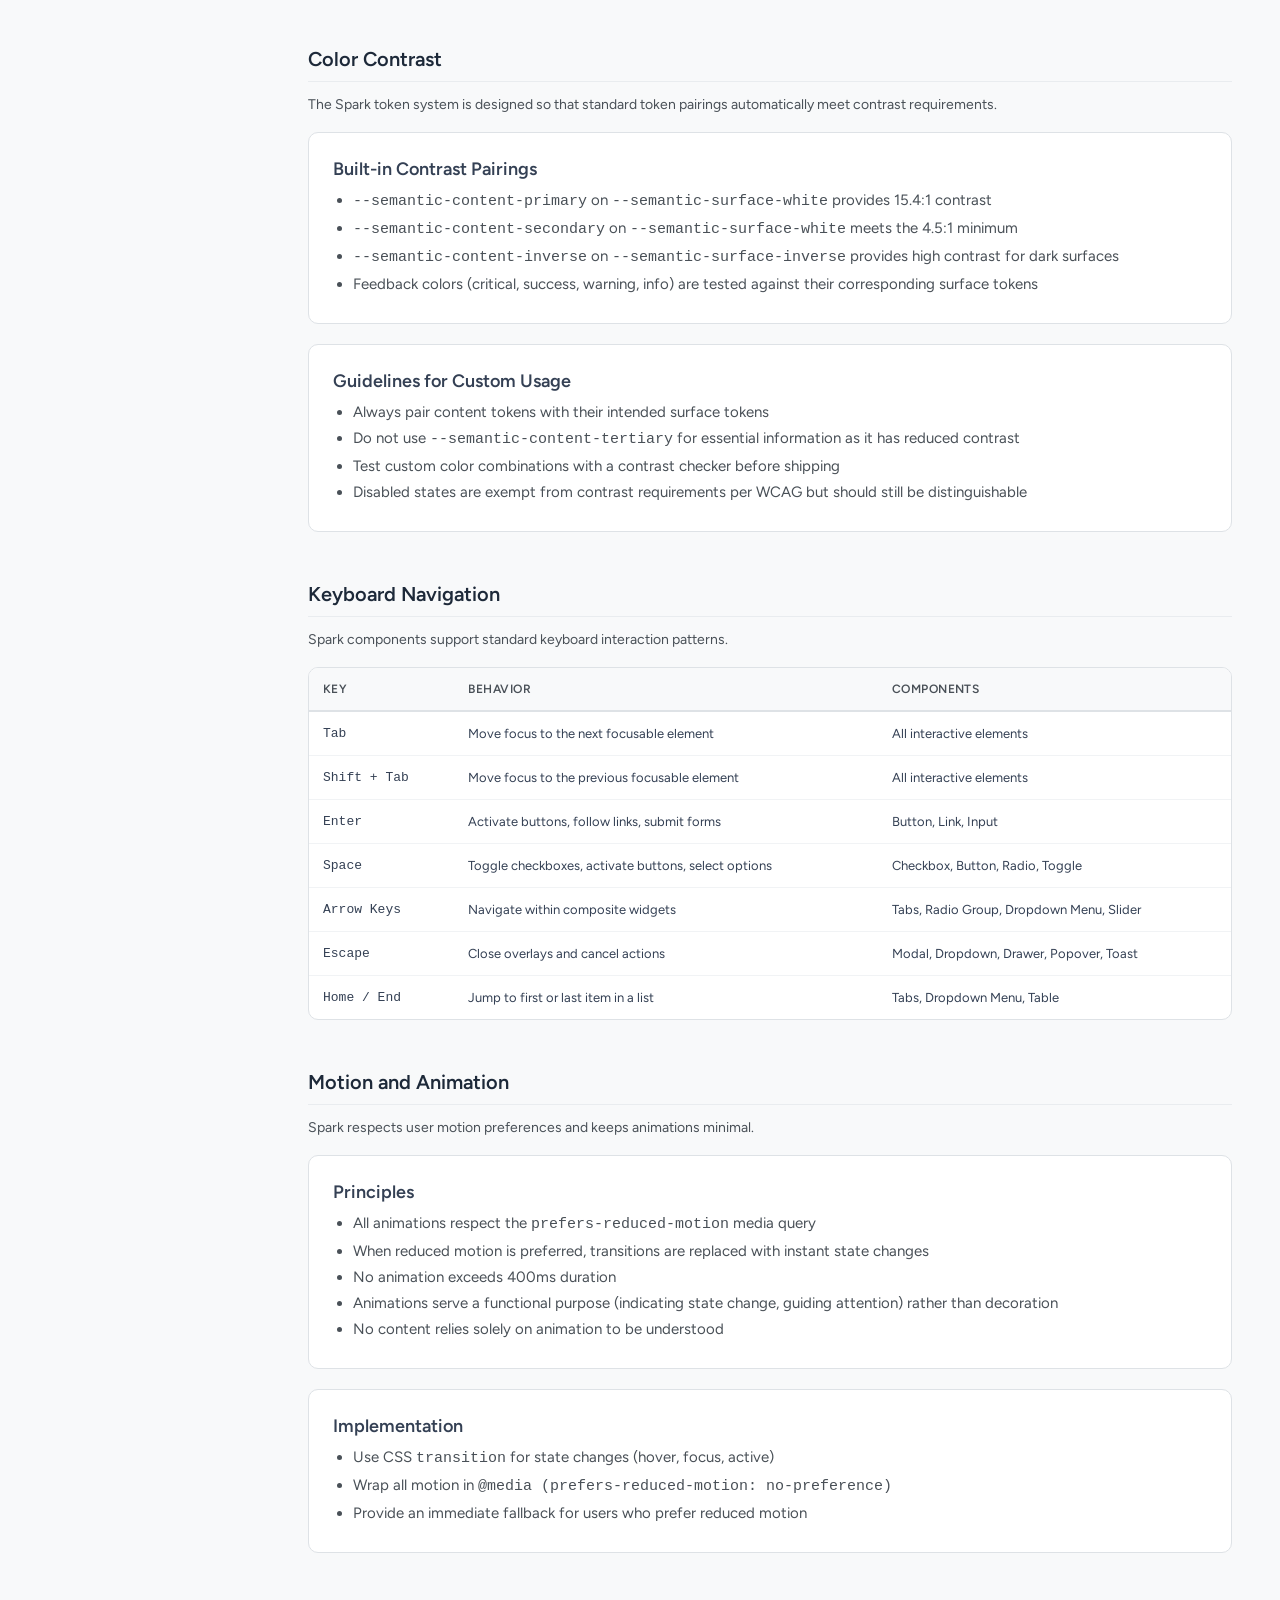
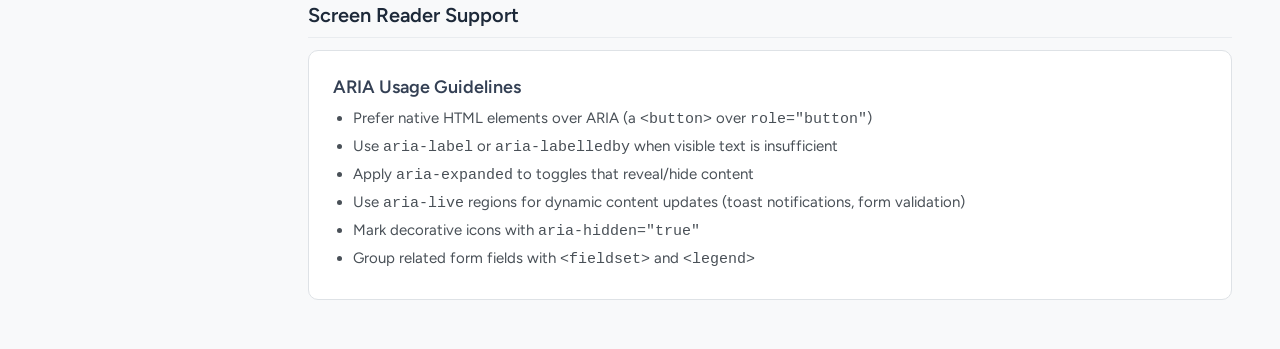
==== commit 88f72b37: "Add Icons docs page with searchable SVG gallery. Developers and designers can browse, download, and " ====
--- a/accessibility.html
+++ b/accessibility.html
@@ -32,6 +32,7 @@
           <a href="dimensions.html" class="sidebar-link">Dimensions</a>
           <a href="shadows-effects.html" class="sidebar-link">Shadows &amp; Effects</a>
           <a href="typography.html" class="sidebar-link">Typography</a>
+          <a href="icons.html" class="sidebar-link">Icons</a>
         </div>
         <div class="sidebar-section">
           <div class="sidebar-section-title">Components</div>
--- a/css/styles.css
+++ b/css/styles.css
@@ -909,3 +909,116 @@
     padding: 0.5rem 0.625rem;
   }
 }
+
+/* ============================================
+   ICON LIBRARY (icons.html)
+   ============================================ */
+
+.icon-size-toggle {
+  display: flex;
+  flex-wrap: wrap;
+  gap: 0.5rem;
+  margin-bottom: 1rem;
+}
+
+.icon-size-toggle button {
+  padding: 0.375rem 0.75rem;
+  font-size: 0.8125rem;
+  font-weight: 500;
+  border: 1px solid #CED4DA;
+  border-radius: 8px;
+  background: #fff;
+  color: #495057;
+  cursor: pointer;
+  transition: background 0.15s ease, border-color 0.15s ease, color 0.15s ease;
+}
+
+.icon-size-toggle button:hover {
+  border-color: #ADB5BD;
+  background: #F8F9FA;
+}
+
+.icon-size-toggle button[aria-pressed="true"] {
+  border-color: #1C7ED6;
+  background: #E7F5FF;
+  color: #1864AB;
+}
+
+.icon-grid {
+  display: grid;
+  grid-template-columns: repeat(auto-fill, minmax(168px, 1fr));
+  gap: 0.75rem;
+}
+
+.icon-card {
+  border: 1px solid #E9ECEF;
+  border-radius: 10px;
+  background: #fff;
+  padding: 0.75rem;
+  display: flex;
+  flex-direction: column;
+  gap: 0.5rem;
+  transition: box-shadow 0.15s ease;
+}
+
+.icon-card:hover {
+  box-shadow: 0 2px 8px rgba(0, 0, 0, 0.08);
+}
+
+.icon-card-preview {
+  display: flex;
+  align-items: center;
+  justify-content: center;
+  min-height: 56px;
+  color: #212529;
+}
+
+.icon-card-preview svg {
+  display: block;
+  width: var(--semantic-button-icon-size-medium, 24px);
+  height: var(--semantic-button-icon-size-medium, 24px);
+}
+
+.icon-grid[data-size="small"] .icon-card-preview svg {
+  width: var(--semantic-button-icon-size-small, 16px);
+  height: var(--semantic-button-icon-size-small, 16px);
+}
+
+.icon-card-name {
+  font-size: 0.75rem;
+  font-weight: 600;
+  color: #344054;
+  word-break: break-word;
+}
+
+.icon-card-actions {
+  display: flex;
+  flex-wrap: wrap;
+  gap: 0.35rem;
+}
+
+.icon-card-actions a,
+.icon-card-actions button {
+  font-size: 0.6875rem;
+  padding: 0.25rem 0.5rem;
+  border-radius: 6px;
+  border: 1px solid #DEE2E6;
+  background: #F8F9FA;
+  color: #495057;
+  text-decoration: none;
+  cursor: pointer;
+  line-height: 1.3;
+}
+
+.icon-card-actions a:hover,
+.icon-card-actions button:hover {
+  background: #E9ECEF;
+}
+
+.icon-empty-state {
+  padding: 2rem;
+  text-align: center;
+  color: #868E96;
+  border: 1px dashed #CED4DA;
+  border-radius: 10px;
+}
